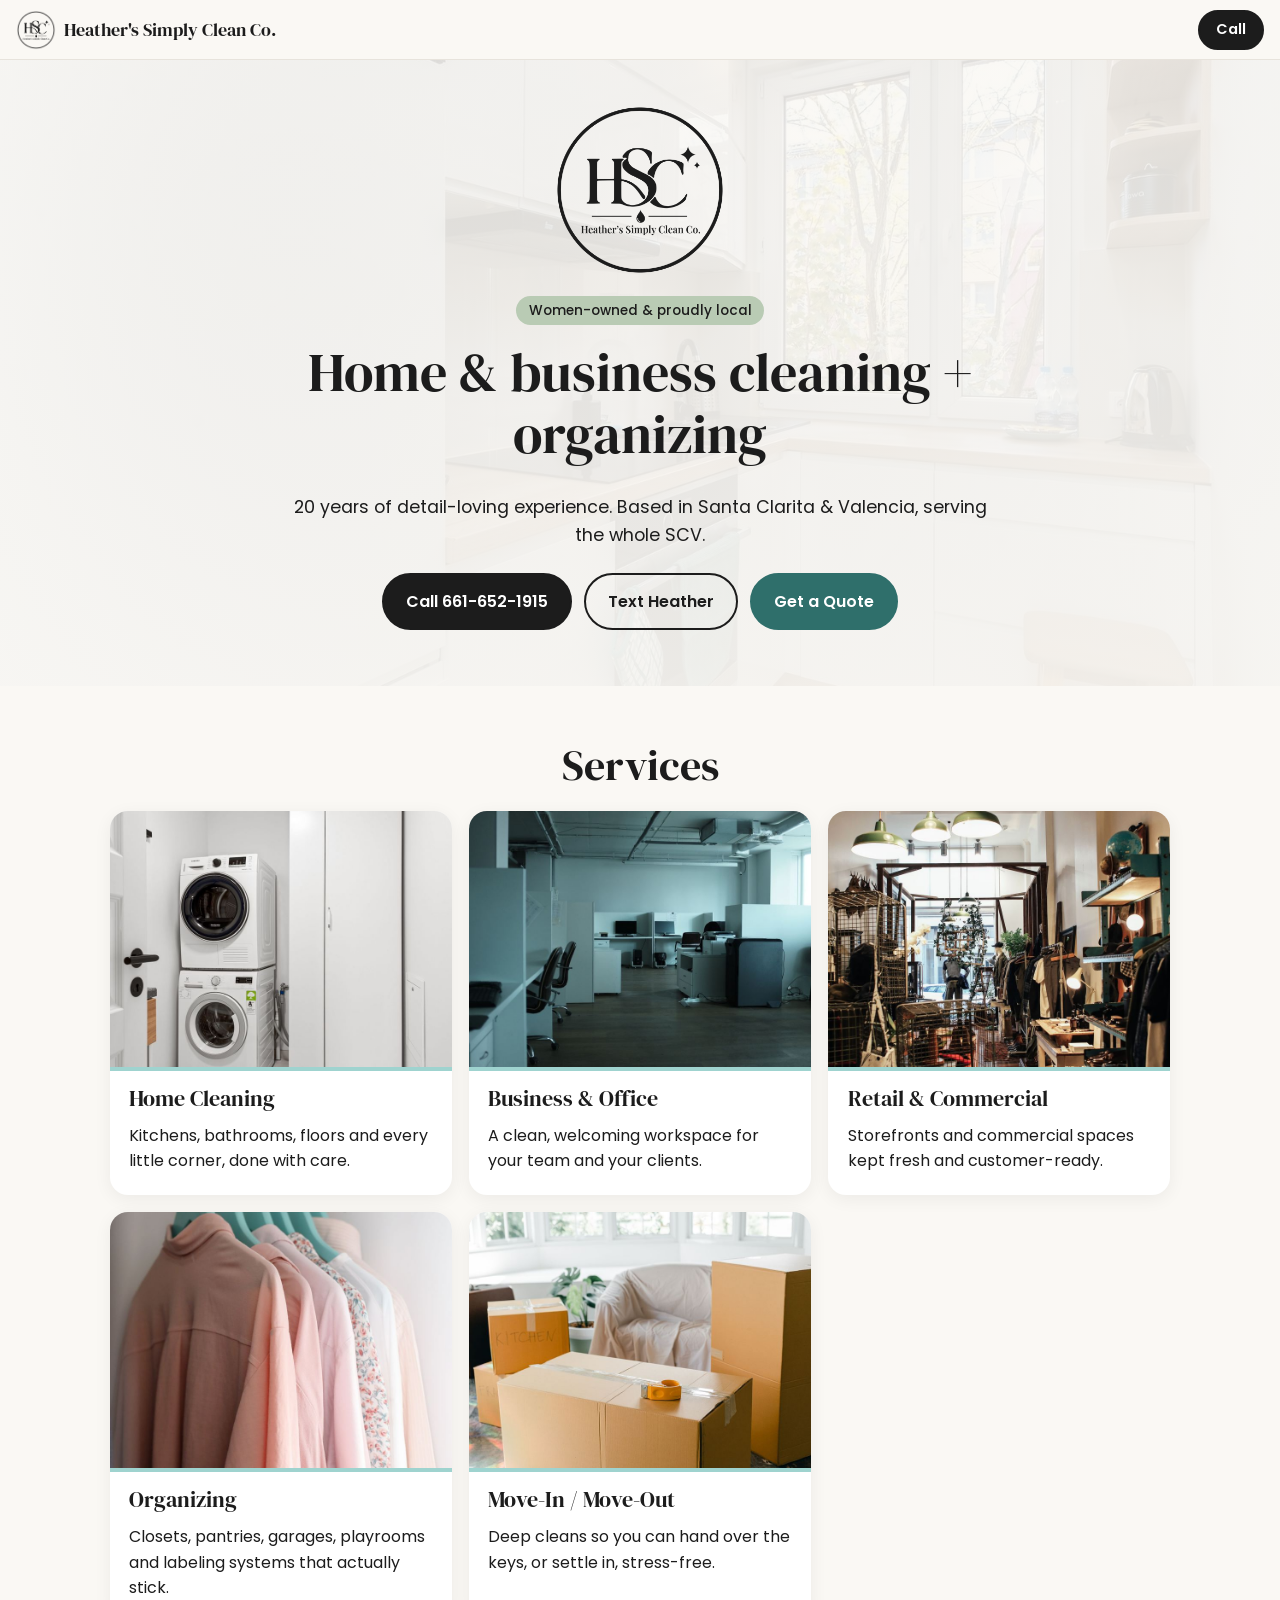
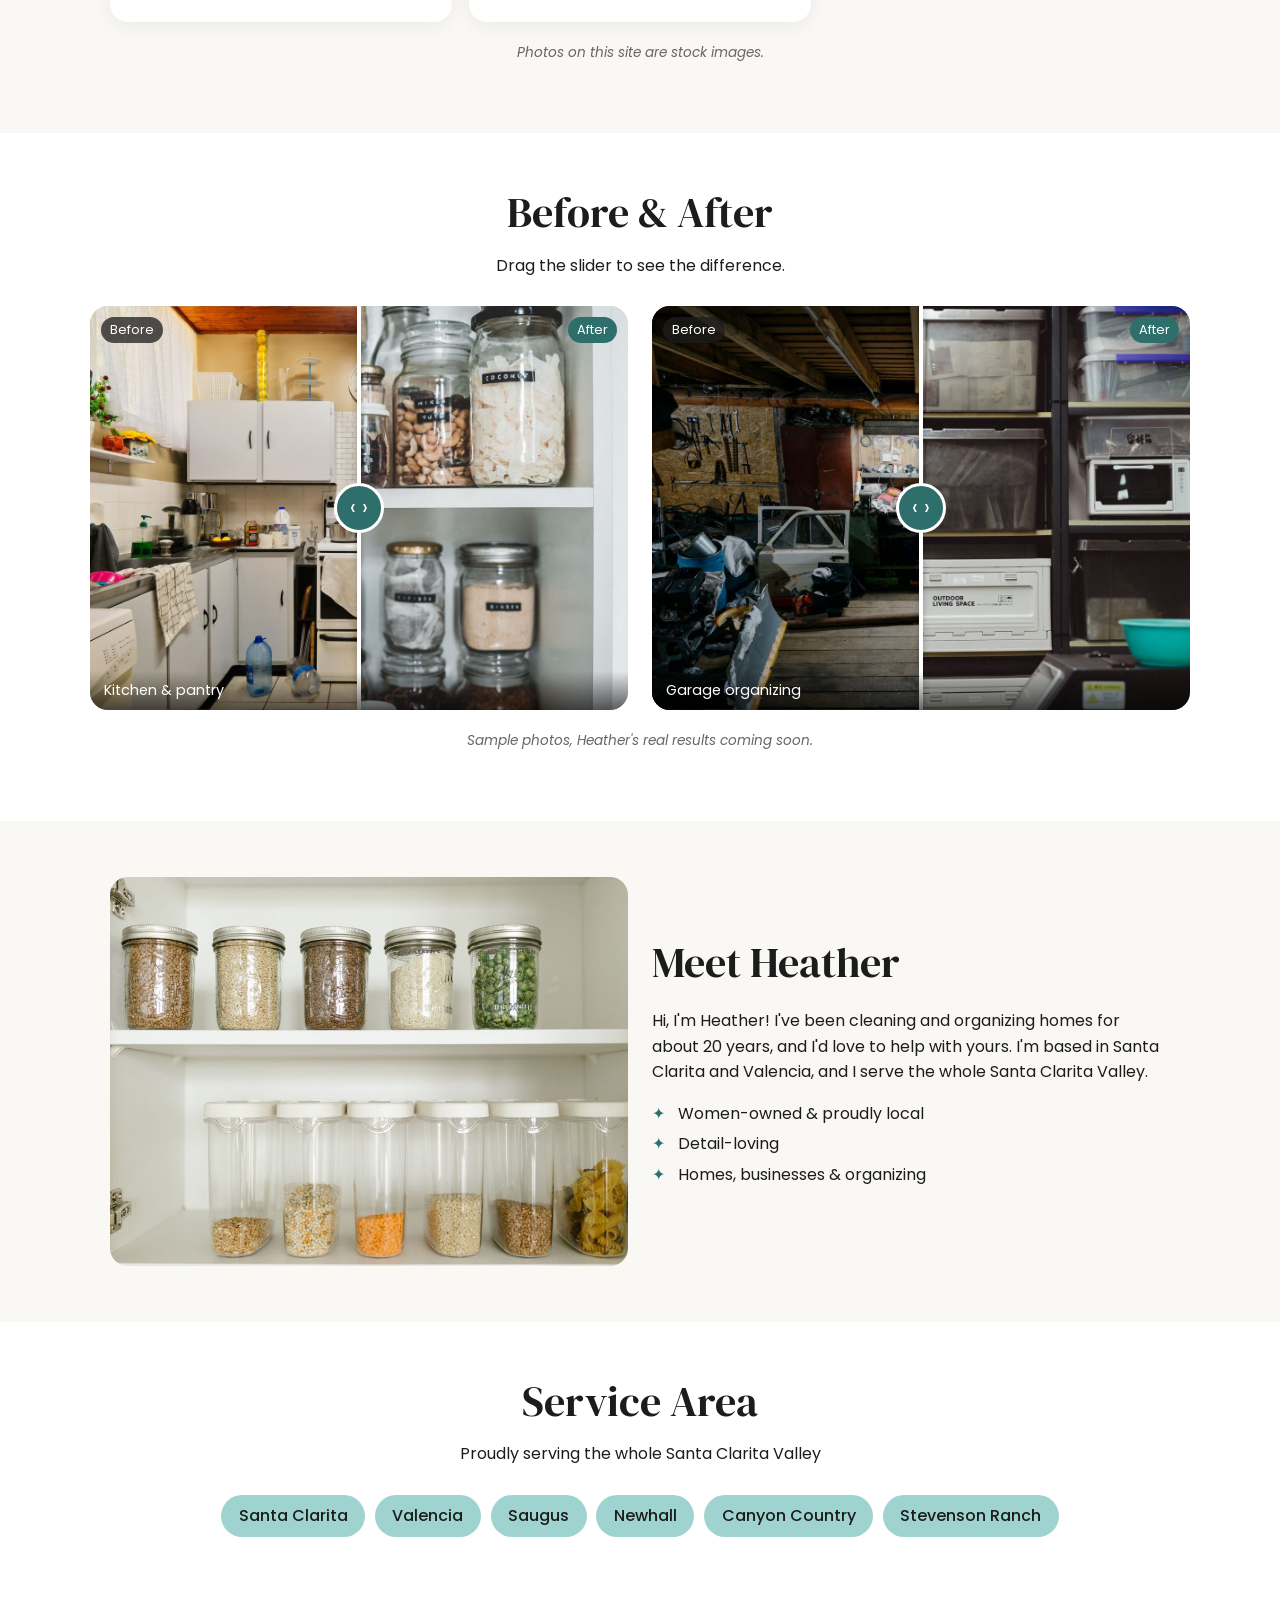
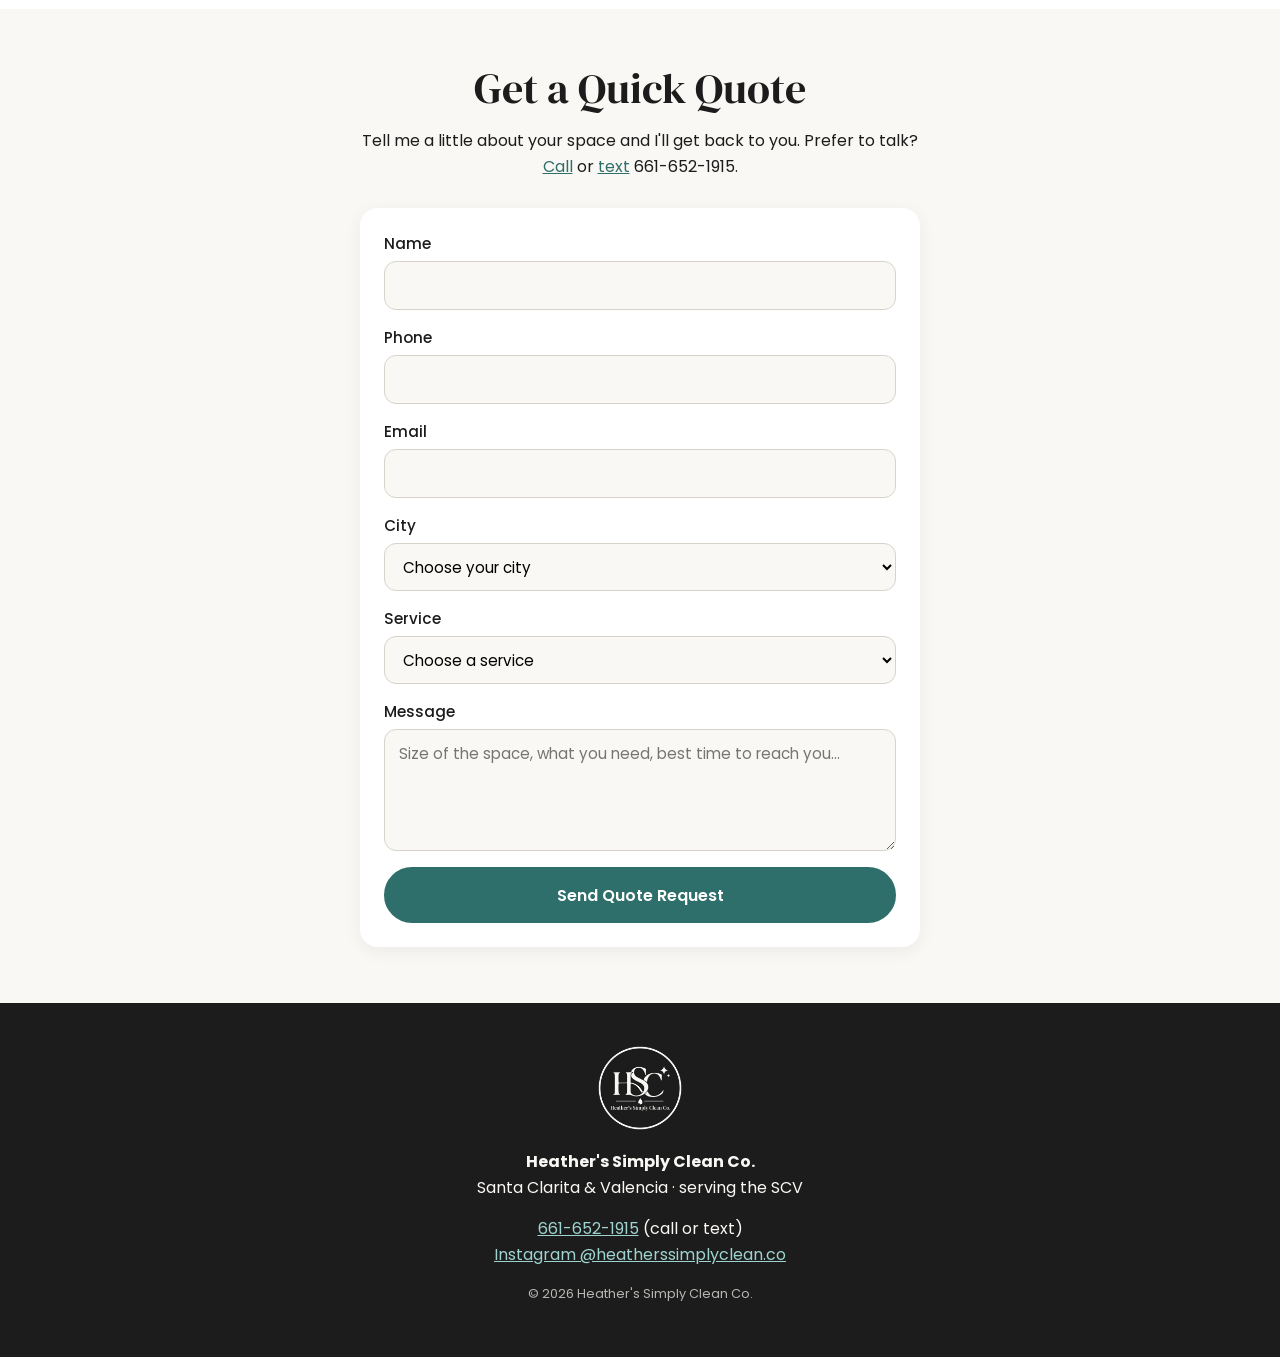
==== index.html @ 6db80591 "Heather's Simply Clean Co. website" ====
<!doctype html>
<html lang="en">
<head>
<meta charset="utf-8">
<meta name="viewport" content="width=device-width, initial-scale=1">
<title>Heather's Simply Clean Co. | Cleaning &amp; Organizing in Santa Clarita</title>
<meta name="description" content="Women-owned home &amp; business cleaning and organizing in Santa Clarita &amp; Valencia, serving the whole Santa Clarita Valley. 20 years of experience. Call or text 661-652-1915 for a quick quote.">
<meta name="theme-color" content="#2F6F6B">
<link rel="canonical" href="https://heathersc3-lgtm.github.io/heathers-simply-clean/">
<meta property="og:type" content="website">
<meta property="og:title" content="Heather's Simply Clean Co.">
<meta property="og:description" content="Home &amp; business cleaning + organizing. 20 years of experience. Serving Santa Clarita, Valencia &amp; the whole SCV.">
<meta property="og:url" content="https://heathersc3-lgtm.github.io/heathers-simply-clean/">
<meta property="og:image" content="https://heathersc3-lgtm.github.io/heathers-simply-clean/assets/og-image.jpg">
<meta property="og:image:width" content="1200"><meta property="og:image:height" content="630">
<meta name="twitter:card" content="summary_large_image">
<link rel="icon" type="image/png" sizes="32x32" href="assets/favicon-32.png">
<link rel="apple-touch-icon" href="assets/apple-touch-icon.png">
<link rel="preconnect" href="https://fonts.googleapis.com"><link rel="preconnect" href="https://fonts.gstatic.com" crossorigin>
<link href="https://fonts.googleapis.com/css2?family=DM+Serif+Display&family=Poppins:wght@400;500;600&display=swap" rel="stylesheet">
<link rel="stylesheet" href="css/style.css">
</head>
<body>
<header class="nav">
  <a href="#top" class="nav-brand"><img src="assets/logo.png" alt="" width="40" height="40"><span>Heather's Simply Clean Co.</span></a>
  <a class="btn btn-sm" href="tel:+16616521915">Call</a>
</header>

<main id="top">
<section class="hero">
  <div class="hero-inner">
    <img class="hero-logo" src="assets/logo.png" alt="Heather's Simply Clean Co. logo" width="220" height="220">
    <p class="eyebrow">Women-owned &amp; proudly local</p>
    <h1>Home &amp; business cleaning + organizing</h1>
    <p class="lead">20 years of detail-loving experience. Based in Santa Clarita &amp; Valencia, serving the whole SCV.</p>
    <div class="cta">
      <a class="btn" href="tel:+16616521915">Call 661-652-1915</a>
      <a class="btn btn-outline" href="sms:+16616521915">Text Heather</a>
      <a class="btn btn-teal" href="#quote">Get a Quote</a>
    </div>
  </div>
</section>

<section id="services" class="section">
  <h2>Services</h2>
  <div class="cards">
    <article class="card"><img src="assets/svc-home.jpg" alt="" loading="lazy" width="800" height="600"><div><h3>Home Cleaning</h3><p>Kitchens, bathrooms, floors and every little corner, done with care.</p></div></article>
    <article class="card"><img src="assets/svc-office.jpg" alt="" loading="lazy" width="800" height="600"><div><h3>Business &amp; Office</h3><p>A clean, welcoming workspace for your team and your clients.</p></div></article>
    <article class="card"><img src="assets/svc-retail.jpg" alt="" loading="lazy" width="800" height="600"><div><h3>Retail &amp; Commercial</h3><p>Storefronts and commercial spaces kept fresh and customer-ready.</p></div></article>
    <article class="card"><img src="assets/svc-organizing.jpg" alt="" loading="lazy" width="800" height="600"><div><h3>Organizing</h3><p>Closets, pantries, garages, playrooms and labeling systems that actually stick.</p></div></article>
    <article class="card"><img src="assets/svc-move.jpg" alt="" loading="lazy" width="800" height="600"><div><h3>Move-In / Move-Out</h3><p>Deep cleans so you can hand over the keys, or settle in, stress-free.</p></div></article>
  </div>
  <p class="fineprint">Photos on this site are stock images.</p>
</section>

<section id="before-after" class="section alt">
  <h2>Before &amp; After</h2>
  <p class="sub">Drag the slider to see the difference.</p>
  <!-- To swap in real photos: replace the two img src values in a .ba block (same size images work best). Copy a whole .ba block to add more. -->
  <div class="ba-grid">
    <figure class="ba" style="--pos:50%">
      <img class="ba-after" src="assets/ba1-after.jpg" alt="After: organized pantry shelves" width="1200" height="900">
      <img class="ba-before" src="assets/ba1-before.jpg" alt="Before: cluttered kitchen" width="1200" height="900">
      <span class="ba-label ba-label-b">Before</span><span class="ba-label ba-label-a">After</span>
      <span class="ba-handle" aria-hidden="true"></span>
      <input class="ba-range" type="range" min="0" max="100" value="50" aria-label="Before and after slider: kitchen &amp; pantry">
      <figcaption>Kitchen &amp; pantry</figcaption>
    </figure>
    <figure class="ba" style="--pos:50%">
      <img class="ba-after" src="assets/ba2-after.jpg" alt="After: organized storage shelves" width="1200" height="900">
      <img class="ba-before" src="assets/ba2-before.jpg" alt="Before: cluttered garage" width="1200" height="900">
      <span class="ba-label ba-label-b">Before</span><span class="ba-label ba-label-a">After</span>
      <span class="ba-handle" aria-hidden="true"></span>
      <input class="ba-range" type="range" min="0" max="100" value="50" aria-label="Before and after slider: garage">
      <figcaption>Garage organizing</figcaption>
    </figure>
  </div>
  <p class="fineprint">Sample photos, Heather's real results coming soon.</p>
</section>

<section id="about" class="section about">
  <img src="assets/about.jpg" alt="" loading="lazy" width="800" height="600">
  <div>
    <h2>Meet Heather</h2>
    <p>Hi, I'm Heather! I've been cleaning and organizing homes for about 20 years, and I'd love to help with yours. I'm based in Santa Clarita and Valencia, and I serve the whole Santa Clarita Valley.</p>
    <ul class="ticks"><li>Women-owned &amp; proudly local</li><li>Detail-loving</li><li>Homes, businesses &amp; organizing</li></ul>
  </div>
</section>

<section id="area" class="section alt">
  <h2>Service Area</h2>
  <p class="sub">Proudly serving the whole Santa Clarita Valley</p>
  <ul class="chips"><li>Santa Clarita</li><li>Valencia</li><li>Saugus</li><li>Newhall</li><li>Canyon Country</li><li>Stevenson Ranch</li></ul>
</section>

<section id="quote" class="section">
  <h2>Get a Quick Quote</h2>
  <p class="sub">Tell me a little about your space and I'll get back to you. Prefer to talk? <a href="tel:+16616521915">Call</a> or <a href="sms:+16616521915">text</a> 661-652-1915.</p>
  <form class="form" action="https://formsubmit.co/heathersc3@gmail.com" method="POST">
    <input type="hidden" name="_subject" value="New quote request - website">
    <input type="hidden" name="_template" value="table">
    <input type="hidden" name="_captcha" value="true">
    <input type="hidden" name="_next" value="https://heathersc3-lgtm.github.io/heathers-simply-clean/thanks.html">
    <input type="hidden" name="_autoresponse" value="Thanks for reaching out to Heather's Simply Clean Co.! I got your quote request and will get back to you soon. If you need me sooner, call or text 661-652-1915. - Heather">
    <input type="text" name="_honey" style="display:none" tabindex="-1" autocomplete="off">
    <label>Name<input name="name" required autocomplete="name"></label>
    <label>Phone<input name="phone" type="tel" required autocomplete="tel"></label>
    <label>Email<input name="email" type="email" required autocomplete="email"></label>
    <label>City
      <select name="city" required>
        <option value="">Choose your city</option>
        <option>Santa Clarita</option><option>Valencia</option><option>Saugus</option><option>Newhall</option><option>Canyon Country</option><option>Stevenson Ranch</option><option>Other</option>
      </select></label>
    <label>Service
      <select name="service" required>
        <option value="">Choose a service</option>
        <option>Home cleaning</option><option>Business / office cleaning</option><option>Retail / commercial cleaning</option><option>Organizing</option><option>Move-in / move-out deep clean</option><option>Not sure yet</option>
      </select></label>
    <label>Message<textarea name="message" rows="4" placeholder="Size of the space, what you need, best time to reach you..."></textarea></label>
    <button class="btn btn-teal" type="submit">Send Quote Request</button>
  </form>
</section>
</main>

<footer class="footer">
  <img src="assets/logo-light.png" alt="" width="90" height="90">
  <p><strong>Heather's Simply Clean Co.</strong><br>Santa Clarita &amp; Valencia &middot; serving the SCV</p>
  <p><a href="tel:+16616521915">661-652-1915</a> (call or text)<br><a href="https://www.instagram.com/heatherssimplyclean.co/" target="_blank" rel="noopener">Instagram @heatherssimplyclean.co</a></p>
  <p class="small">&copy; <span id="y">2026</span> Heather's Simply Clean Co.</p>
</footer>
<a class="fab" href="tel:+16616521915" aria-label="Call Heather">Call Heather</a>
<script src="js/slider.js"></script>
</body>
</html>
---- css/style.css ----
:root{--ink:#1C1C1C;--teal:#2F6F6B;--aqua:#9FD3CF;--sage:#B9CBB4;--off:#FAF8F4;--serif:"DM Serif Display",Georgia,serif;--sans:Poppins,system-ui,-apple-system,"Segoe UI",sans-serif}
*{box-sizing:border-box}html{scroll-behavior:smooth}
body{margin:0;background:var(--off);color:var(--ink);font-family:var(--sans);line-height:1.6;-webkit-font-smoothing:antialiased}
img{max-width:100%;height:auto;display:block}a{color:var(--teal)}
h1,h2,h3{font-family:var(--serif);font-weight:400;line-height:1.15;margin:0 0 .5em}
h1{font-size:clamp(2rem,8vw,3.4rem)}h2{font-size:clamp(1.8rem,6vw,2.6rem);text-align:center}h3{font-size:1.35rem}
.btn{display:inline-block;padding:.85em 1.4em;border-radius:999px;background:var(--ink);color:#fff;text-decoration:none;font-weight:600;border:2px solid var(--ink);text-align:center;cursor:pointer;font-family:var(--sans);font-size:1rem}
.btn-outline{background:transparent;color:var(--ink)}.btn-teal{background:var(--teal);border-color:var(--teal);color:#fff}
.btn-sm{padding:.45em 1.1em;font-size:.9rem}
.nav{position:sticky;top:0;z-index:10;display:flex;justify-content:space-between;align-items:center;padding:.6rem 1rem;background:rgba(250,248,244,.94);backdrop-filter:blur(6px);border-bottom:1px solid #e7e3dc}
.nav-brand{display:flex;align-items:center;gap:.5rem;text-decoration:none;color:var(--ink);font-family:var(--serif);font-size:1.1rem}
.hero{background:linear-gradient(rgba(250,248,244,.88),rgba(250,248,244,.94)),url(../assets/hero.jpg) center/cover;padding:2.5rem 1.25rem 3.5rem;text-align:center}
.hero-inner{max-width:720px;margin:0 auto}.hero-logo{width:180px;height:auto;margin:0 auto 1rem}
.eyebrow{display:inline-block;background:var(--sage);padding:.25em .9em;border-radius:999px;font-size:.85rem;font-weight:500;margin:0 0 1rem}
.lead{font-size:1.1rem;margin:0 0 1.5rem}
.cta{display:flex;flex-direction:column;gap:.7rem;max-width:340px;margin:0 auto}
.section{padding:3.5rem 1.25rem;max-width:1100px;margin:0 auto}
.alt{max-width:none;background:#fff}.alt>*{max-width:1100px;margin-left:auto;margin-right:auto}
.sub{text-align:center;margin:-.3rem auto 1.75rem;max-width:560px}
.fineprint{text-align:center;font-size:.85rem;color:#666;margin-top:1.25rem;font-style:italic}
.cards{display:grid;gap:1.1rem}
.card{background:#fff;border-radius:18px;overflow:hidden;box-shadow:0 4px 18px rgba(0,0,0,.06)}
.card img{aspect-ratio:4/3;object-fit:cover;width:100%}.card div{padding:1rem 1.2rem 1.3rem}.card p{margin:0}
.card div{border-top:4px solid var(--aqua)}
.ba-grid{display:grid;gap:1.5rem}
.ba{position:relative;margin:0;border-radius:18px;overflow:hidden;aspect-ratio:4/3;background:#ddd;user-select:none;touch-action:pan-y}
.ba img{position:absolute;inset:0;width:100%;height:100%;object-fit:cover}
.ba-before{clip-path:inset(0 calc(100% - var(--pos)) 0 0)}
.ba-handle{position:absolute;top:0;bottom:0;left:var(--pos);width:4px;margin-left:-2px;background:#fff;pointer-events:none;box-shadow:0 0 6px rgba(0,0,0,.3)}
.ba-handle::after{content:"\2039\00a0\203A";position:absolute;top:50%;left:50%;transform:translate(-50%,-50%);width:44px;height:44px;border-radius:50%;background:var(--teal);color:#fff;display:flex;align-items:center;justify-content:center;font-size:1.3rem;border:3px solid #fff}
.ba-range{position:absolute;inset:0;width:100%;height:100%;margin:0;opacity:0;cursor:ew-resize;-webkit-appearance:none;appearance:none}
.ba-label{position:absolute;top:.7rem;padding:.2em .7em;border-radius:999px;background:rgba(28,28,28,.75);color:#fff;font-size:.8rem;pointer-events:none}
.ba-label-b{left:.7rem}.ba-label-a{right:.7rem;background:var(--teal)}
.ba figcaption{position:absolute;bottom:0;left:0;right:0;padding:.5rem .9rem;background:linear-gradient(transparent,rgba(0,0,0,.6));color:#fff;font-size:.9rem;pointer-events:none}
.about{display:grid;gap:1.5rem;align-items:center}.about img{border-radius:18px;aspect-ratio:4/3;object-fit:cover}
.about h2{text-align:left}.ticks{list-style:none;padding:0}.ticks li{padding-left:1.6em;position:relative;margin:.3em 0}
.ticks li::before{content:"\2726";position:absolute;left:0;color:var(--teal)}
.chips{list-style:none;padding:0;display:flex;flex-wrap:wrap;justify-content:center;gap:.6rem}
.chips li{background:var(--aqua);padding:.5em 1.1em;border-radius:999px;font-weight:500}
.form{display:grid;gap:1rem;max-width:560px;margin:0 auto;background:#fff;padding:1.5rem;border-radius:18px;box-shadow:0 4px 18px rgba(0,0,0,.06)}
.form label{display:grid;gap:.3rem;font-weight:500;font-size:.95rem}
.form input,.form select,.form textarea{font:inherit;font-weight:400;padding:.75em .9em;border:1.5px solid #d8d3ca;border-radius:12px;background:var(--off);width:100%}
.form input:focus,.form select:focus,.form textarea:focus{outline:none;border-color:var(--teal)}
.footer{background:var(--ink);color:var(--off);text-align:center;padding:2.5rem 1.25rem 5.5rem}
.footer img{margin:0 auto 1rem}.footer a{color:var(--aqua)}.small{font-size:.8rem;opacity:.7}
.fab{position:fixed;right:1rem;bottom:1rem;z-index:20;background:var(--teal);color:#fff;text-decoration:none;font-weight:600;padding:.8em 1.3em;border-radius:999px;box-shadow:0 6px 18px rgba(0,0,0,.25)}
.thanks{max-width:560px;margin:0 auto;padding:4rem 1.25rem;text-align:center}.thanks img{margin:0 auto 1rem}
@media(min-width:700px){.cta{flex-direction:row;max-width:none;justify-content:center}.cards{grid-template-columns:repeat(2,1fr)}.ba-grid{grid-template-columns:repeat(2,1fr)}.about{grid-template-columns:1fr 1fr}.fab{display:none}.footer{padding-bottom:2.5rem}}
@media(min-width:1000px){.cards{grid-template-columns:repeat(3,1fr)}}
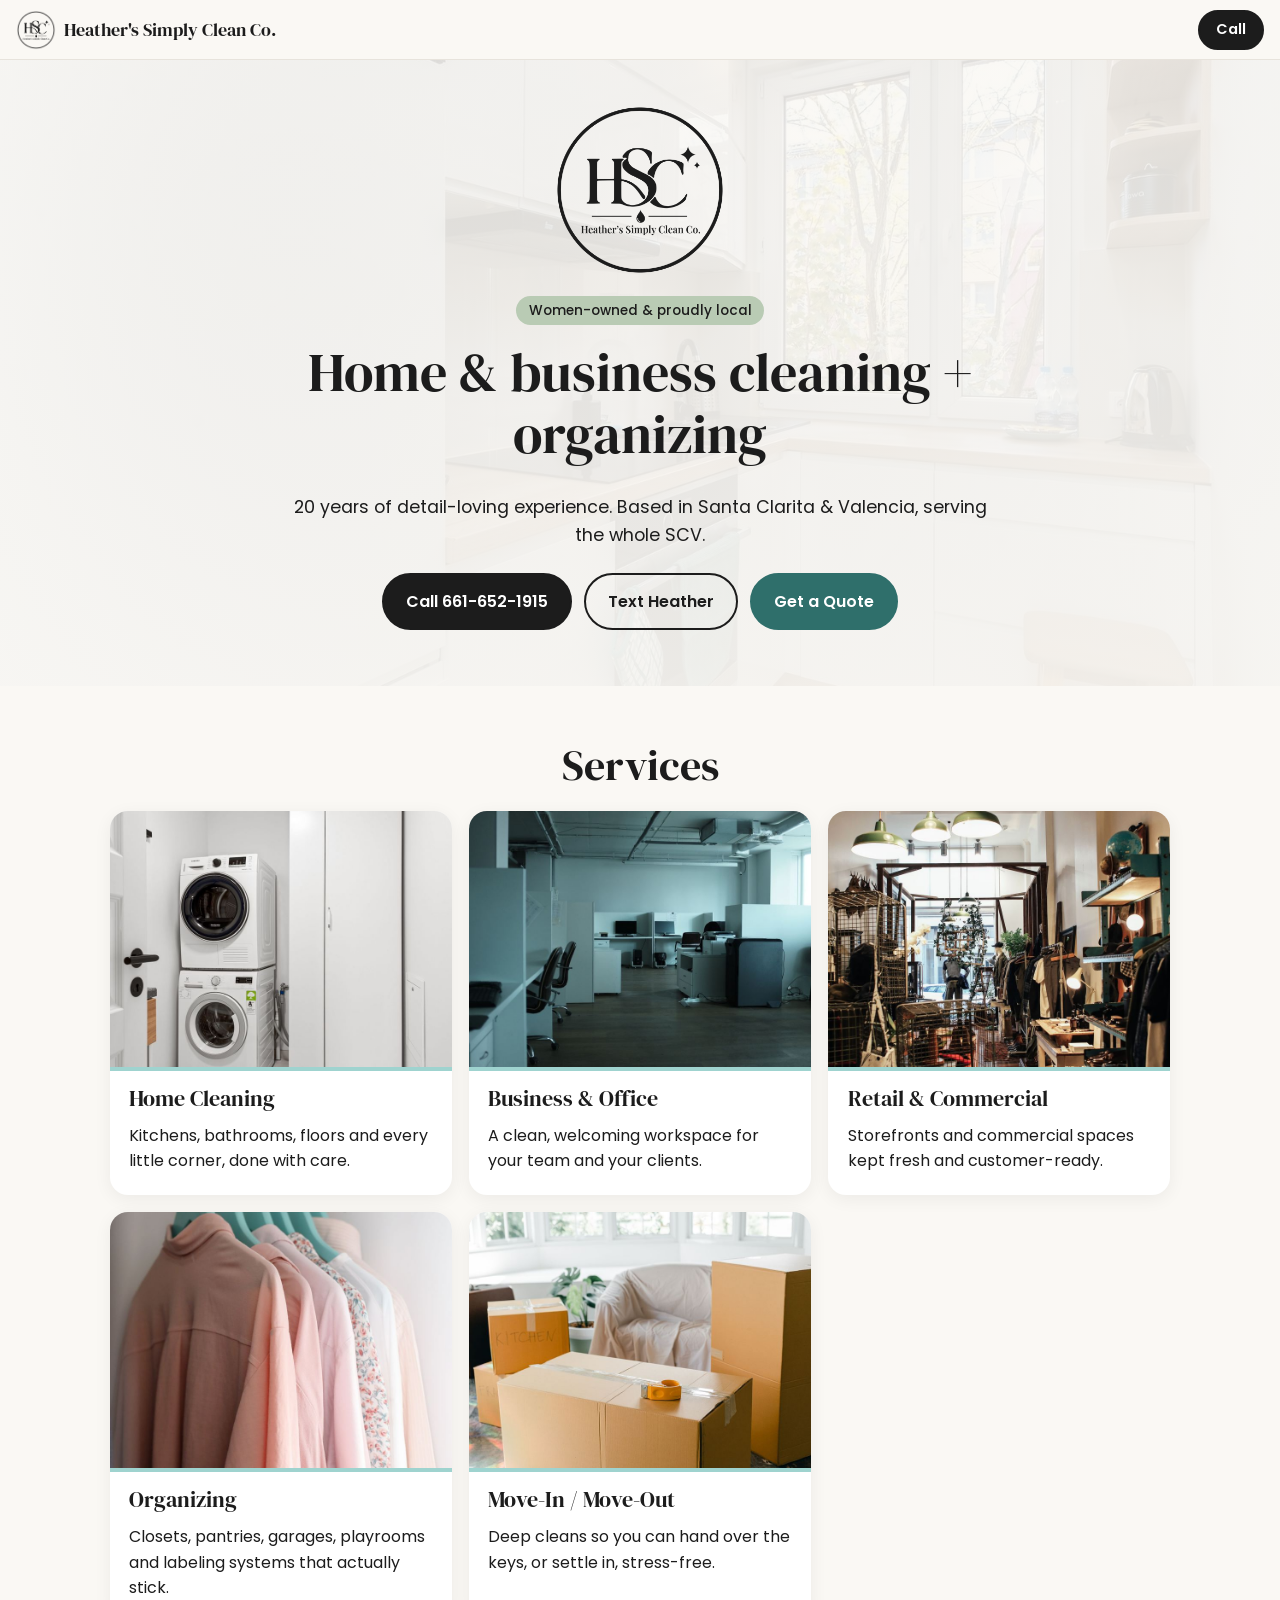
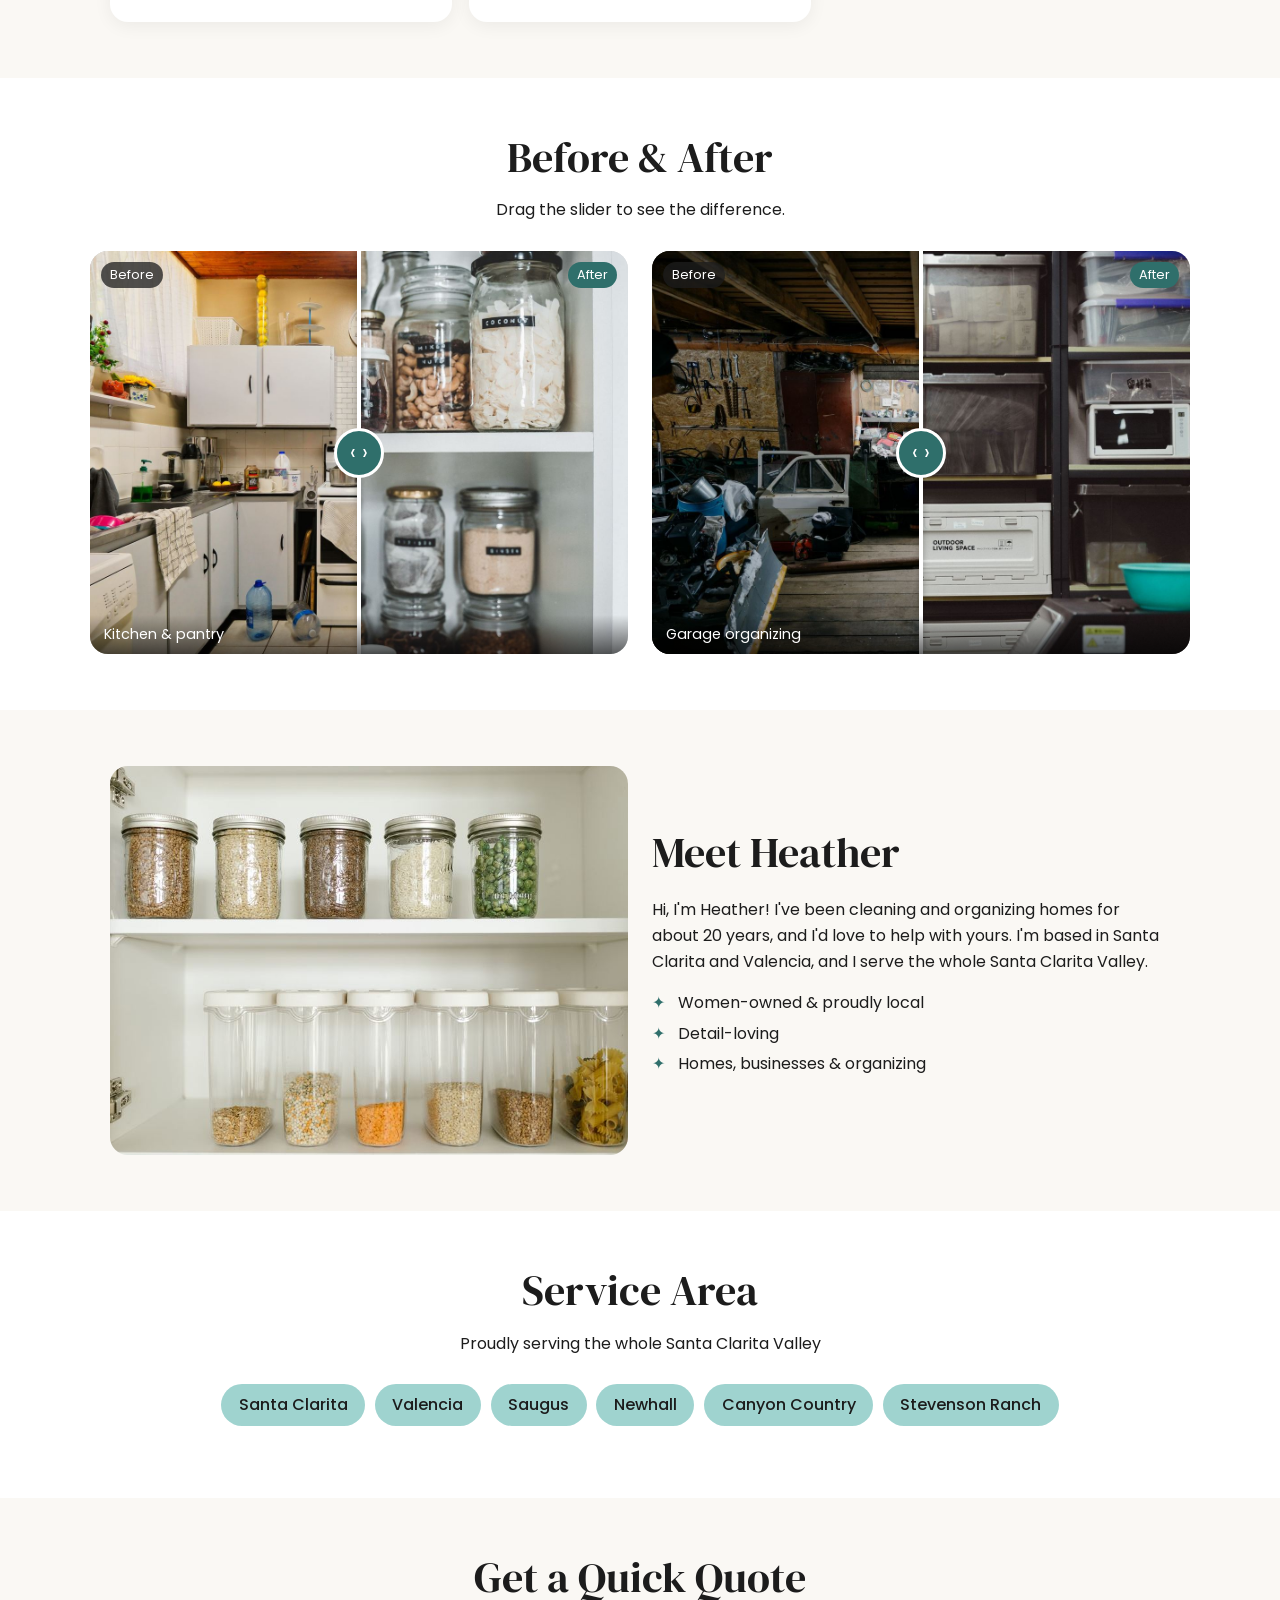
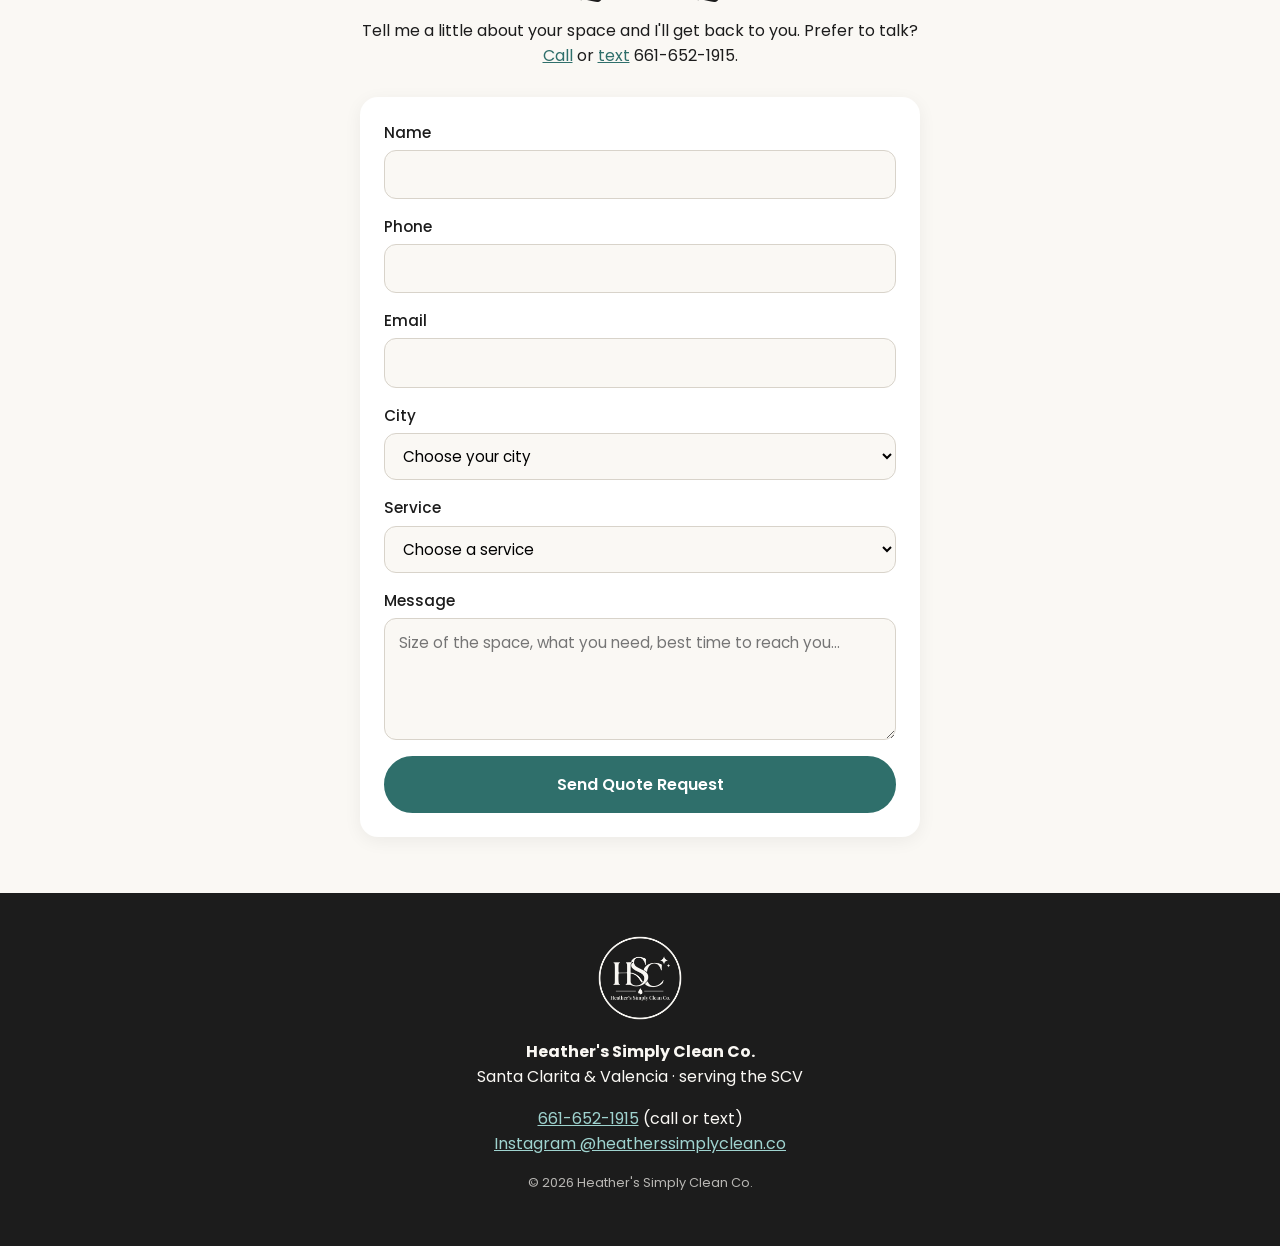
==== commit 6ef6f49f: "Remove sample photo notes" ====
--- a/index.html
+++ b/index.html
@@ -50,7 +50,6 @@
     <article class="card"><img src="assets/svc-organizing.jpg" alt="" loading="lazy" width="800" height="600"><div><h3>Organizing</h3><p>Closets, pantries, garages, playrooms and labeling systems that actually stick.</p></div></article>
     <article class="card"><img src="assets/svc-move.jpg" alt="" loading="lazy" width="800" height="600"><div><h3>Move-In / Move-Out</h3><p>Deep cleans so you can hand over the keys, or settle in, stress-free.</p></div></article>
   </div>
-  <p class="fineprint">Photos on this site are stock images.</p>
 </section>
 
 <section id="before-after" class="section alt">
@@ -75,7 +74,6 @@
       <figcaption>Garage organizing</figcaption>
     </figure>
   </div>
-  <p class="fineprint">Sample photos, Heather's real results coming soon.</p>
 </section>
 
 <section id="about" class="section about">
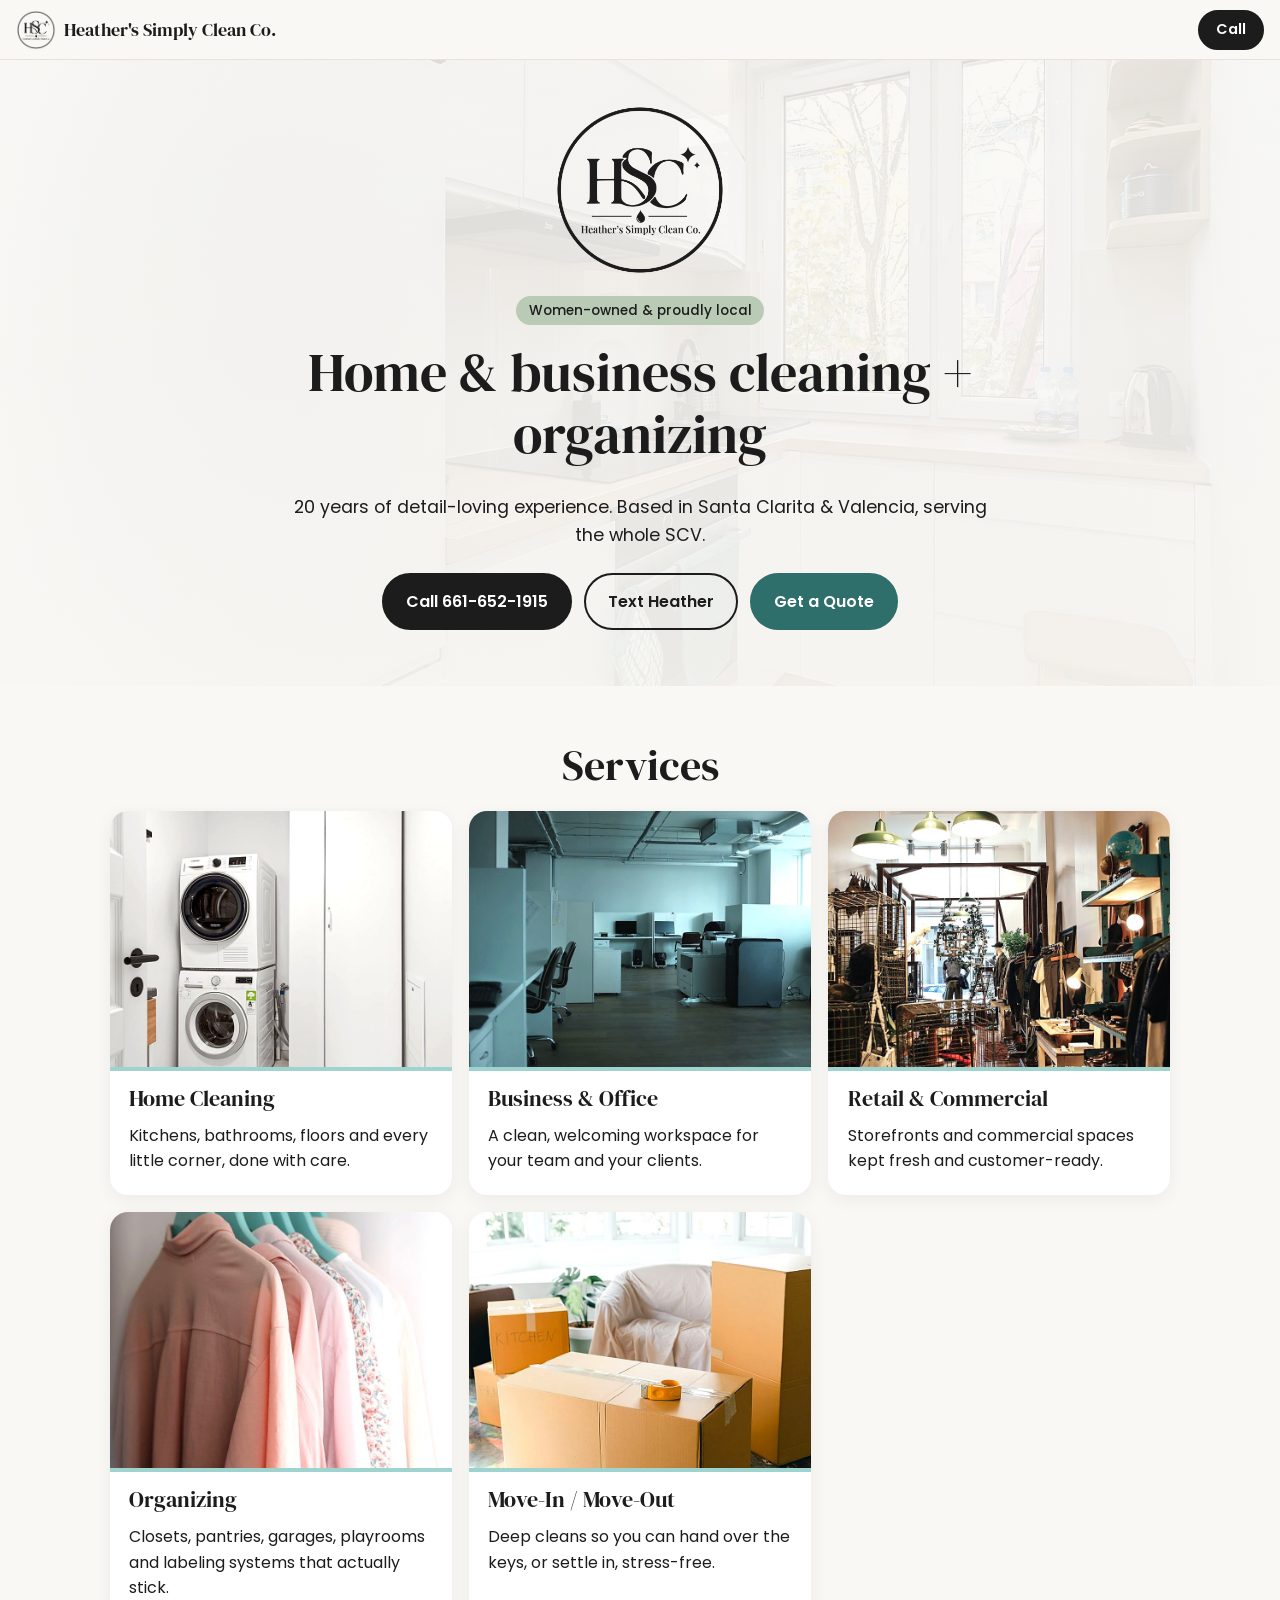
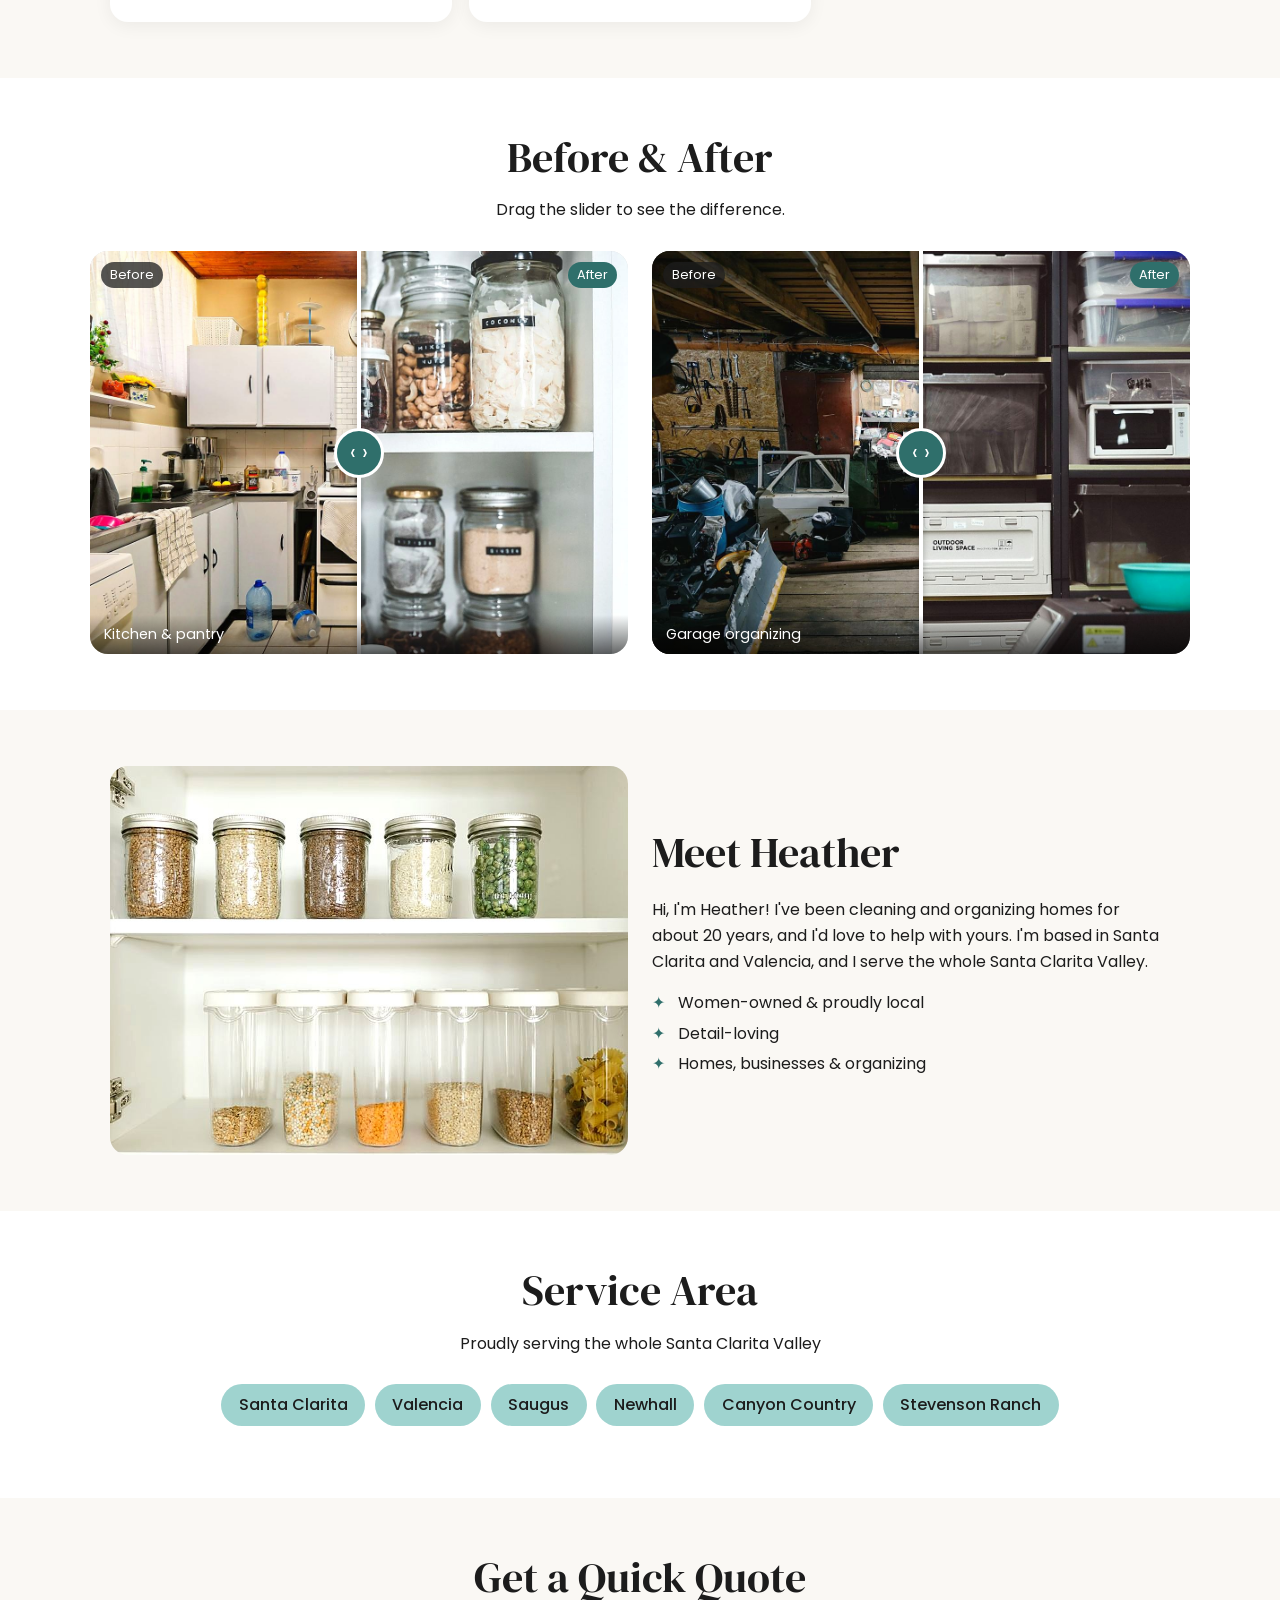
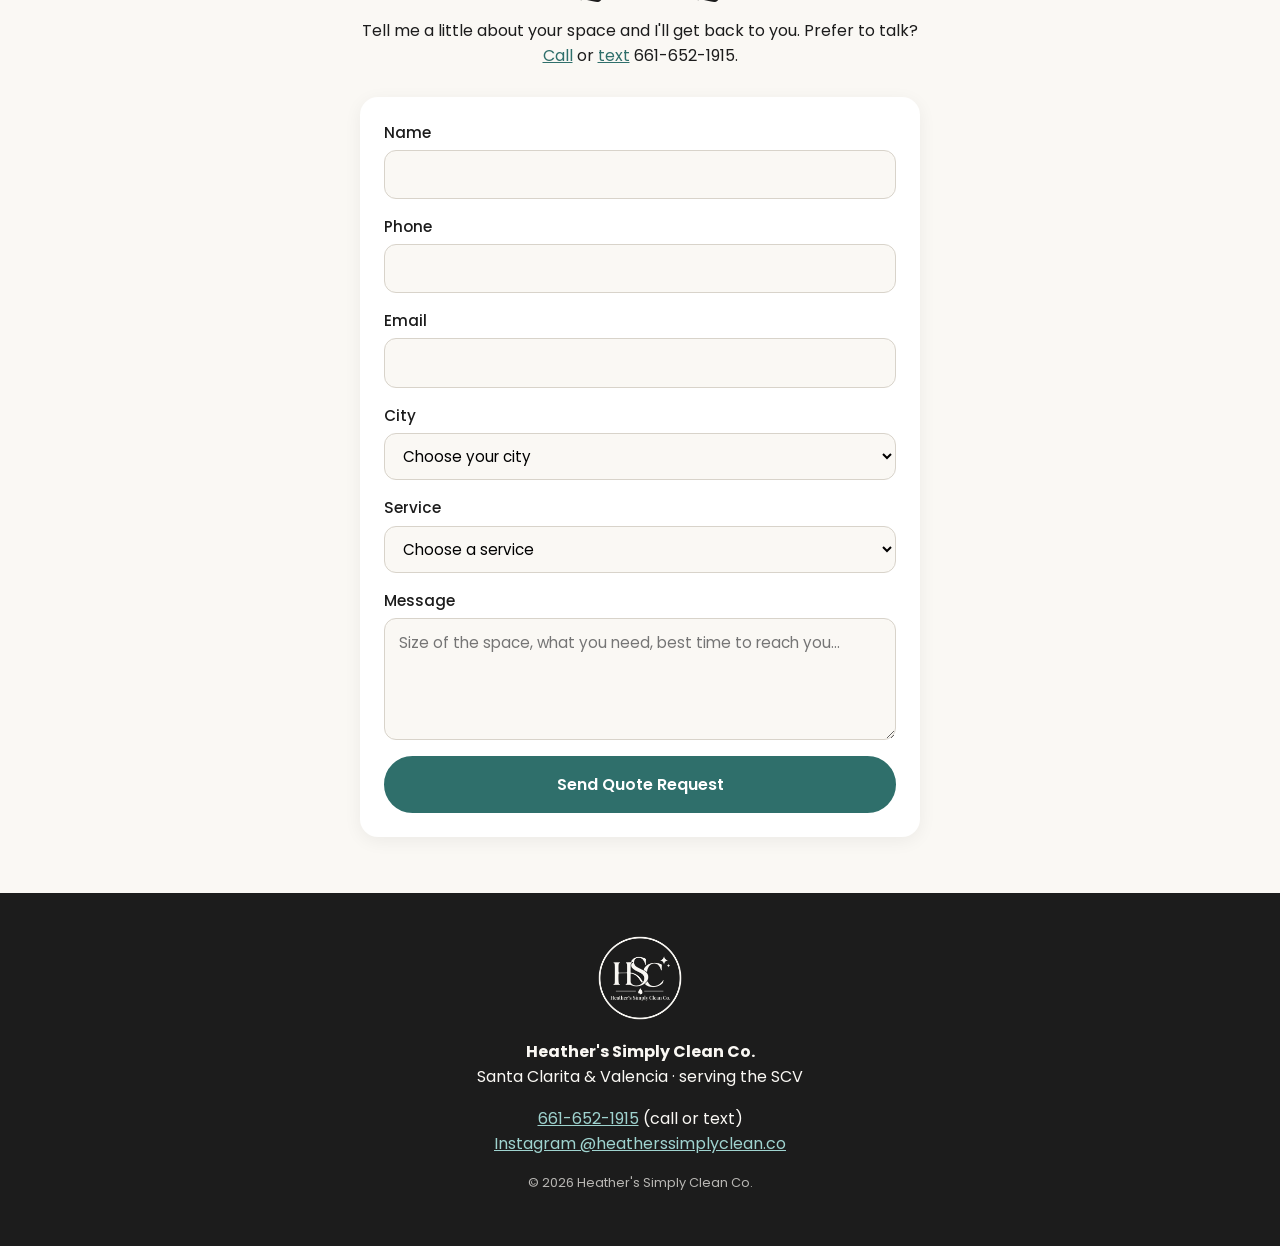
==== commit ef11caa5: "Fall theme: auto-on Nov 1-30, 2026 only (falling leaves, autumn sprigs, harvest accents); halloween." ====
--- a/index.html
+++ b/index.html
@@ -19,6 +19,8 @@
 <link rel="preconnect" href="https://fonts.googleapis.com"><link rel="preconnect" href="https://fonts.gstatic.com" crossorigin>
 <link href="https://fonts.googleapis.com/css2?family=DM+Serif+Display&family=Poppins:wght@400;500;600&display=swap" rel="stylesheet">
 <link rel="stylesheet" href="css/style.css">
+<link rel="stylesheet" href="css/halloween.css"><!-- halloween: remove after Oct 31 -->
+<link rel="stylesheet" href="css/fall.css"><!-- fall: Nov 2026 only (auto) -->
 </head>
 <body>
 <header class="nav">
@@ -94,13 +96,13 @@
 <section id="quote" class="section">
   <h2>Get a Quick Quote</h2>
   <p class="sub">Tell me a little about your space and I'll get back to you. Prefer to talk? <a href="tel:+16616521915">Call</a> or <a href="sms:+16616521915">text</a> 661-652-1915.</p>
-  <form class="form" action="https://formsubmit.co/heathersc3@gmail.com" method="POST">
+  <form id="quote-form" class="form" action="https://formsubmit.co/heathersc3@gmail.com" method="POST">
     <input type="hidden" name="_subject" value="New quote request - website">
     <input type="hidden" name="_template" value="table">
-    <input type="hidden" name="_captcha" value="true">
+    <input type="hidden" name="_captcha" value="false">
     <input type="hidden" name="_next" value="https://heathersc3-lgtm.github.io/heathers-simply-clean/thanks.html">
     <input type="hidden" name="_autoresponse" value="Thanks for reaching out to Heather's Simply Clean Co.! I got your quote request and will get back to you soon. If you need me sooner, call or text 661-652-1915. - Heather">
-    <input type="text" name="_honey" style="display:none" tabindex="-1" autocomplete="off">
+    <input type="text" name="_honey" class="hp" tabindex="-1" autocomplete="off" aria-hidden="true">
     <label>Name<input name="name" required autocomplete="name"></label>
     <label>Phone<input name="phone" type="tel" required autocomplete="tel"></label>
     <label>Email<input name="email" type="email" required autocomplete="email"></label>
@@ -115,7 +117,8 @@
         <option>Home cleaning</option><option>Business / office cleaning</option><option>Retail / commercial cleaning</option><option>Organizing</option><option>Move-in / move-out deep clean</option><option>Not sure yet</option>
       </select></label>
     <label>Message<textarea name="message" rows="4" placeholder="Size of the space, what you need, best time to reach you..."></textarea></label>
-    <button class="btn btn-teal" type="submit">Send Quote Request</button>
+    <p id="form-status" class="status" role="status" hidden></p>
+    <button class="btn btn-teal" type="submit" id="submit-btn">Send Quote Request</button>
   </form>
 </section>
 </main>
@@ -128,5 +131,8 @@
 </footer>
 <a class="fab" href="tel:+16616521915" aria-label="Call Heather">Call Heather</a>
 <script src="js/slider.js"></script>
+<script src="js/form.js"></script>
+<script src="js/halloween.js"></script><!-- halloween: remove after Oct 31 -->
+<script src="js/fall.js"></script><!-- fall: Nov 2026 only (auto) -->
 </body>
 </html>
--- a/css/style.css
+++ b/css/style.css
@@ -47,3 +47,7 @@
 .thanks{max-width:560px;margin:0 auto;padding:4rem 1.25rem;text-align:center}.thanks img{margin:0 auto 1rem}
 @media(min-width:700px){.cta{flex-direction:row;max-width:none;justify-content:center}.cards{grid-template-columns:repeat(2,1fr)}.ba-grid{grid-template-columns:repeat(2,1fr)}.about{grid-template-columns:1fr 1fr}.fab{display:none}.footer{padding-bottom:2.5rem}}
 @media(min-width:1000px){.cards{grid-template-columns:repeat(3,1fr)}}
+.hp{position:absolute!important;left:-9999px!important;width:1px;height:1px;opacity:0}
+.status{margin:0;padding:.8rem 1rem;border-radius:12px;font-weight:600}
+.status.ok{background:#e4f2f0;color:#2F6F6B}
+.status.bad{background:#fdecef;color:#9b2335}
--- a/css/halloween.css
+++ b/css/halloween.css
@@ -0,0 +1,59 @@
+/* Halloween add-on (Oct 2026). Everything is scoped to .hw-on, which js/halloween.js adds only through Oct 31, 2026. */
+.hw-on .hero{position:relative;overflow:hidden}
+.hw-on .hero-inner{position:relative;z-index:1}
+/* orange / purple accent touch */
+.hw-on .nav{border-bottom:0;box-shadow:0 2px 0 0 transparent}
+.hw-on .nav::after{content:"";position:absolute;left:0;right:0;bottom:-3px;height:3px;background:linear-gradient(90deg,#2F6F6B,#9FD3CF 30%,#F28C38 55%,#7B5BA6 80%,#2F6F6B);opacity:.85}
+.hw-on .eyebrow{box-shadow:0 0 0 2px #F28C38 inset}
+/* cobweb corners + pumpkin (static decor) */
+.hw-web{position:absolute;top:0;width:118px;height:118px;opacity:.5;pointer-events:none;z-index:0}
+.hw-web svg,.hw-pumpkin svg{width:100%;height:100%;display:block}
+.hw-web-l{left:0}
+.hw-web-r{right:0;transform:scaleX(-1)}
+.hw-pumpkin{position:absolute;left:14px;bottom:12px;width:46px;height:43px;opacity:.95;pointer-events:none;z-index:0}
+/* animated layer: never blocks taps */
+.hw-layer{position:fixed;inset:0;pointer-events:none;z-index:30;overflow:hidden;contain:strict}
+.hw-layer *{pointer-events:none}
+.hw-spider{position:absolute;top:0;width:58px;margin-left:-29px;transform:translate3d(0,-90px,0);
+  animation-name:hw-drop;animation-timing-function:ease-in-out;animation-iteration-count:infinite;will-change:transform}
+.hw-thread{position:absolute;left:50%;bottom:calc(100% - 14px);width:1.3px;height:420px;margin-left:-.65px;background:linear-gradient(rgba(124,110,147,.25),rgba(124,110,147,.75))}
+.hw-bob{display:block;transform-origin:50% 0;animation:hw-sway 2.6s ease-in-out infinite alternate}
+.hw-bob svg{display:block;margin:0 auto;filter:drop-shadow(0 2px 2px rgba(0,0,0,.18))}
+@keyframes hw-drop{
+  0%,8%{transform:translate3d(0,-90px,0)}
+  22%{transform:translate3d(0,var(--drop),0)}
+  27%{transform:translate3d(0,calc(var(--drop) - 14px),0)}
+  33%{transform:translate3d(0,var(--drop),0)}
+  50%{transform:translate3d(0,calc(var(--drop) - 10px),0)}
+  58%{transform:translate3d(0,var(--drop),0)}
+  74%,100%{transform:translate3d(0,-90px,0)}}
+@keyframes hw-sway{from{transform:rotate(-6deg)}to{transform:rotate(6deg)}}
+.hw-ghost{position:absolute;left:0;transform:translate3d(-160px,0,0);opacity:0;
+  animation-name:hw-fly;animation-timing-function:linear;animation-iteration-count:infinite;will-change:transform,opacity}
+.hw-ghost-left{animation-name:hw-fly-left}
+.hw-float{display:block;animation:hw-wave 2.4s ease-in-out infinite alternate}
+.hw-float svg{display:block;filter:drop-shadow(0 4px 6px rgba(47,111,107,.18))}
+.hw-ghost-left .hw-float svg{transform:scaleX(-1)}
+@keyframes hw-fly{0%{transform:translate3d(-160px,0,0);opacity:0}2%{opacity:.95}40%{transform:translate3d(calc(100vw + 20px),-30px,0);opacity:.95}41%,100%{transform:translate3d(calc(100vw + 160px),-30px,0);opacity:0}}
+@keyframes hw-fly-left{0%{transform:translate3d(calc(100vw + 20px),0,0);opacity:0}2%{opacity:.85}38%{transform:translate3d(-160px,20px,0);opacity:.85}39%,100%{transform:translate3d(-200px,20px,0);opacity:0}}
+@keyframes hw-wave{from{transform:translateY(-10px) rotate(-3deg)}to{transform:translateY(10px) rotate(3deg)}}
+/* reduced motion: static decor only (cobwebs, pumpkin, one resting spider) */
+.hw-static .hw-spider,.hw-static .hw-bob,.hw-static .hw-float{animation:none!important}
+.hw-static .hw-spider{transform:translate3d(0,var(--drop),0)}
+.hw-static .hw-spider:not(:first-child){display:none}
+.hw-static .hw-ghost{display:none}
+@media (prefers-reduced-motion: reduce){.hw-spider,.hw-bob,.hw-float,.hw-ghost{animation:none!important}.hw-ghost{display:none}}
+/* optional banner (off by default; matches the Oct IG flyer) */
+.hw-banner{position:relative;margin:0;padding:1rem 2.6rem 1.05rem;text-align:center;color:#F3EBDD;
+  background:radial-gradient(120% 140% at 80% 0%,#4A3266 0%,#24172F 55%,#140C1C 100%);border-bottom:3px solid #F28C38}
+.hw-banner p{margin:0}
+.hw-b-kicker{font-family:Cinzel,Georgia,serif;font-weight:600;letter-spacing:.14em;text-transform:uppercase;font-size:.74rem;color:#F28C38}
+.hw-b-main{font-size:1.55rem;line-height:1.2;margin:.15rem 0 .1rem!important}
+.hw-b-main strong{font-family:"DM Serif Display",Georgia,serif;font-weight:400;letter-spacing:.02em}
+.hw-b-main em{font-family:"Cormorant Garamond",Georgia,serif;font-weight:600;font-size:1.12em}
+.hw-b-dates{font-family:Poppins,system-ui,sans-serif;font-weight:600;font-size:.78rem;letter-spacing:.08em;text-transform:uppercase;color:#F6B26B}
+.hw-b-cta{margin-top:.6rem!important;display:flex;gap:.5rem;justify-content:center;flex-wrap:wrap}
+.hw-b-cta a{display:inline-block;padding:.45em 1em;border-radius:999px;font-weight:600;font-size:.88rem;text-decoration:none}
+.hw-b-cta a:first-child{background:#F28C38;color:#1C1C1C}
+.hw-b-cta a:last-child{border:1.5px solid #C9B6E4;color:#F3EBDD}
+.hw-b-close{position:absolute;top:.35rem;right:.4rem;width:40px;height:40px;border:0;background:transparent;color:#C9B6E4;font-size:1.6rem;line-height:1;cursor:pointer}
--- a/css/fall.css
+++ b/css/fall.css
@@ -0,0 +1,39 @@
+/* Fall add-on for Heather's Simply Clean Co. Everything is scoped to html.fall, which js/fall.js adds ONLY Nov 1-30, 2026
+   (visitor's local time). Outside those dates nothing here applies. */
+.fl-banner,.fl-deco,.fl-garland-wrap{display:none}
+html.fall body{background:#FAF4EA}
+html.fall .fl-banner{display:flex;align-items:center;justify-content:center;gap:.6rem;background:linear-gradient(90deg,#1f3f3c,#2F6F6B 50%,#1f3f3c);color:#FBEBD0;font-family:"DM Serif Display",Georgia,serif;font-size:1.05rem;letter-spacing:.04em;padding:.5rem 1rem;text-align:center;border-bottom:2px solid #C98A3A}
+html.fall .fl-banner svg{flex:none;display:block}
+html.fall .nav{background:rgba(250,244,234,.95);border-bottom:2px solid transparent;border-image:linear-gradient(90deg,#2F6F6B,#C98A3A 40%,#B5401C 65%,#2F6F6B) 1}
+html.fall .hero{position:relative;overflow:hidden;background:linear-gradient(rgba(251,243,230,.86),rgba(250,240,224,.93)),radial-gradient(ellipse at 50% 110%,rgba(217,120,42,.35),transparent 60%),url(../assets/hero.jpg) center/cover}
+html.fall .hero-inner{position:relative;z-index:1}
+html.fall .fl-deco{display:block;position:absolute;inset:0;pointer-events:none;z-index:0;overflow:hidden}
+html.fall .fl-sprig{position:absolute;top:-6px;width:260px;height:auto;opacity:.95}
+html.fall .fl-sprig.l{left:-14px}
+html.fall .fl-sprig.r{right:-14px;transform:scaleX(-1)}
+html.fall .fl-wind path{stroke:rgba(169,98,40,.38);stroke-width:1.5}
+html.fall .hero h1{color:#1C1C1C}
+html.fall .card div{border-top-color:#C98A3A}
+html.fall .alt{background:#FFFBF4}
+html.fall .ticks li::before{color:#B5401C}
+html.fall .footer{border-top:3px solid #C98A3A}
+html.fall .footer a{color:#F2C27A}
+@media(max-width:600px){html.fall .fl-sprig{width:150px}html.fall .fl-banner{font-size:.95rem}}
+@media(max-width:480px){html.fall .fl-from{display:none}}
+/* falling leaves on the wind */
+html.fall .fl-leaves{position:fixed;inset:0;overflow:hidden;pointer-events:none;z-index:6}
+html.fall .fl-leaf{position:absolute;top:-8vh;display:block;will-change:transform;animation:flfall var(--d) linear var(--dl) infinite}
+html.fall .fl-leaf i{display:block;animation:flsway var(--sd) ease-in-out var(--dl) infinite alternate}
+html.fall .fl-leaf svg{display:block;animation:flspin var(--d) linear var(--dl) infinite;filter:drop-shadow(0 2px 2px rgba(40,15,5,.18))}
+@keyframes flfall{0%{transform:translate3d(0,0,0)}35%{transform:translate3d(calc(var(--dx)*.25),40vh,0)}50%{transform:translate3d(calc(var(--dx)*.8),58vh,0)}100%{transform:translate3d(var(--dx),118vh,0)}}
+@keyframes flsway{from{transform:translateX(calc(var(--sw)*-1)) rotate(-18deg)}to{transform:translateX(var(--sw)) rotate(22deg)}}
+@keyframes flspin{to{transform:rotate(var(--rot))}}
+html.fall .fl-wind{position:absolute;left:0;top:14%;width:100%;height:46%;opacity:.5}
+html.fall .fl-wind path{stroke-dasharray:150 900;stroke-dashoffset:1050;animation:flgust 9s ease-in-out infinite}
+html.fall .fl-wind .w2{animation-delay:-3s;animation-duration:11s}
+html.fall .fl-wind .w3{animation-delay:-6.5s;animation-duration:10s}
+@keyframes flgust{0%{stroke-dashoffset:1050;opacity:0}15%{opacity:1}70%{opacity:.8}100%{stroke-dashoffset:0;opacity:0}}
+html.fall .fl-garland-wrap{display:flex;justify-content:center;margin:-.6rem 0 .8rem}
+html.fall .fl-garland{max-width:80%;height:auto}
+@media(max-width:600px){html.fall .fl-leaf.fl-x{display:none}html.fall .fl-wind{opacity:.35}}
+@media(prefers-reduced-motion:reduce){html.fall .fl-leaves{display:none}html.fall .fl-wind path{animation:none;stroke-dasharray:none;stroke-dashoffset:0;opacity:.35}}
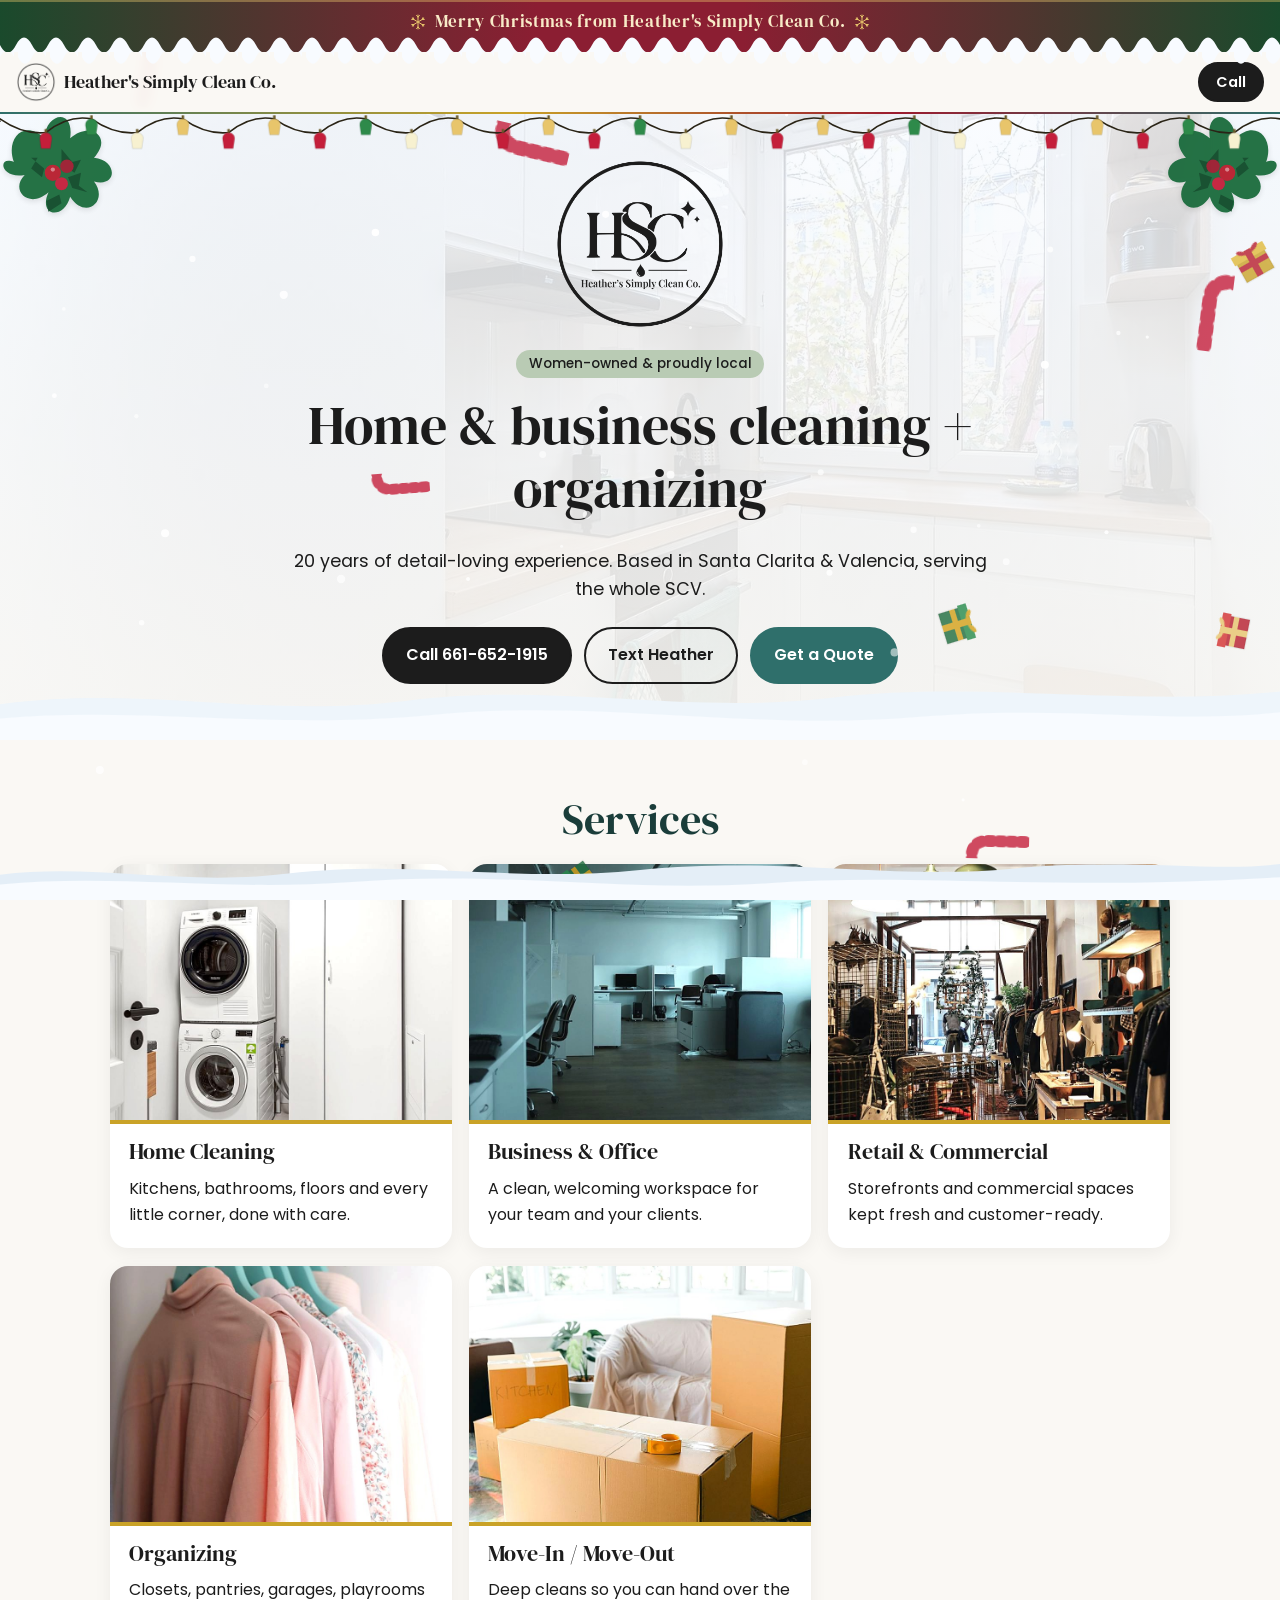
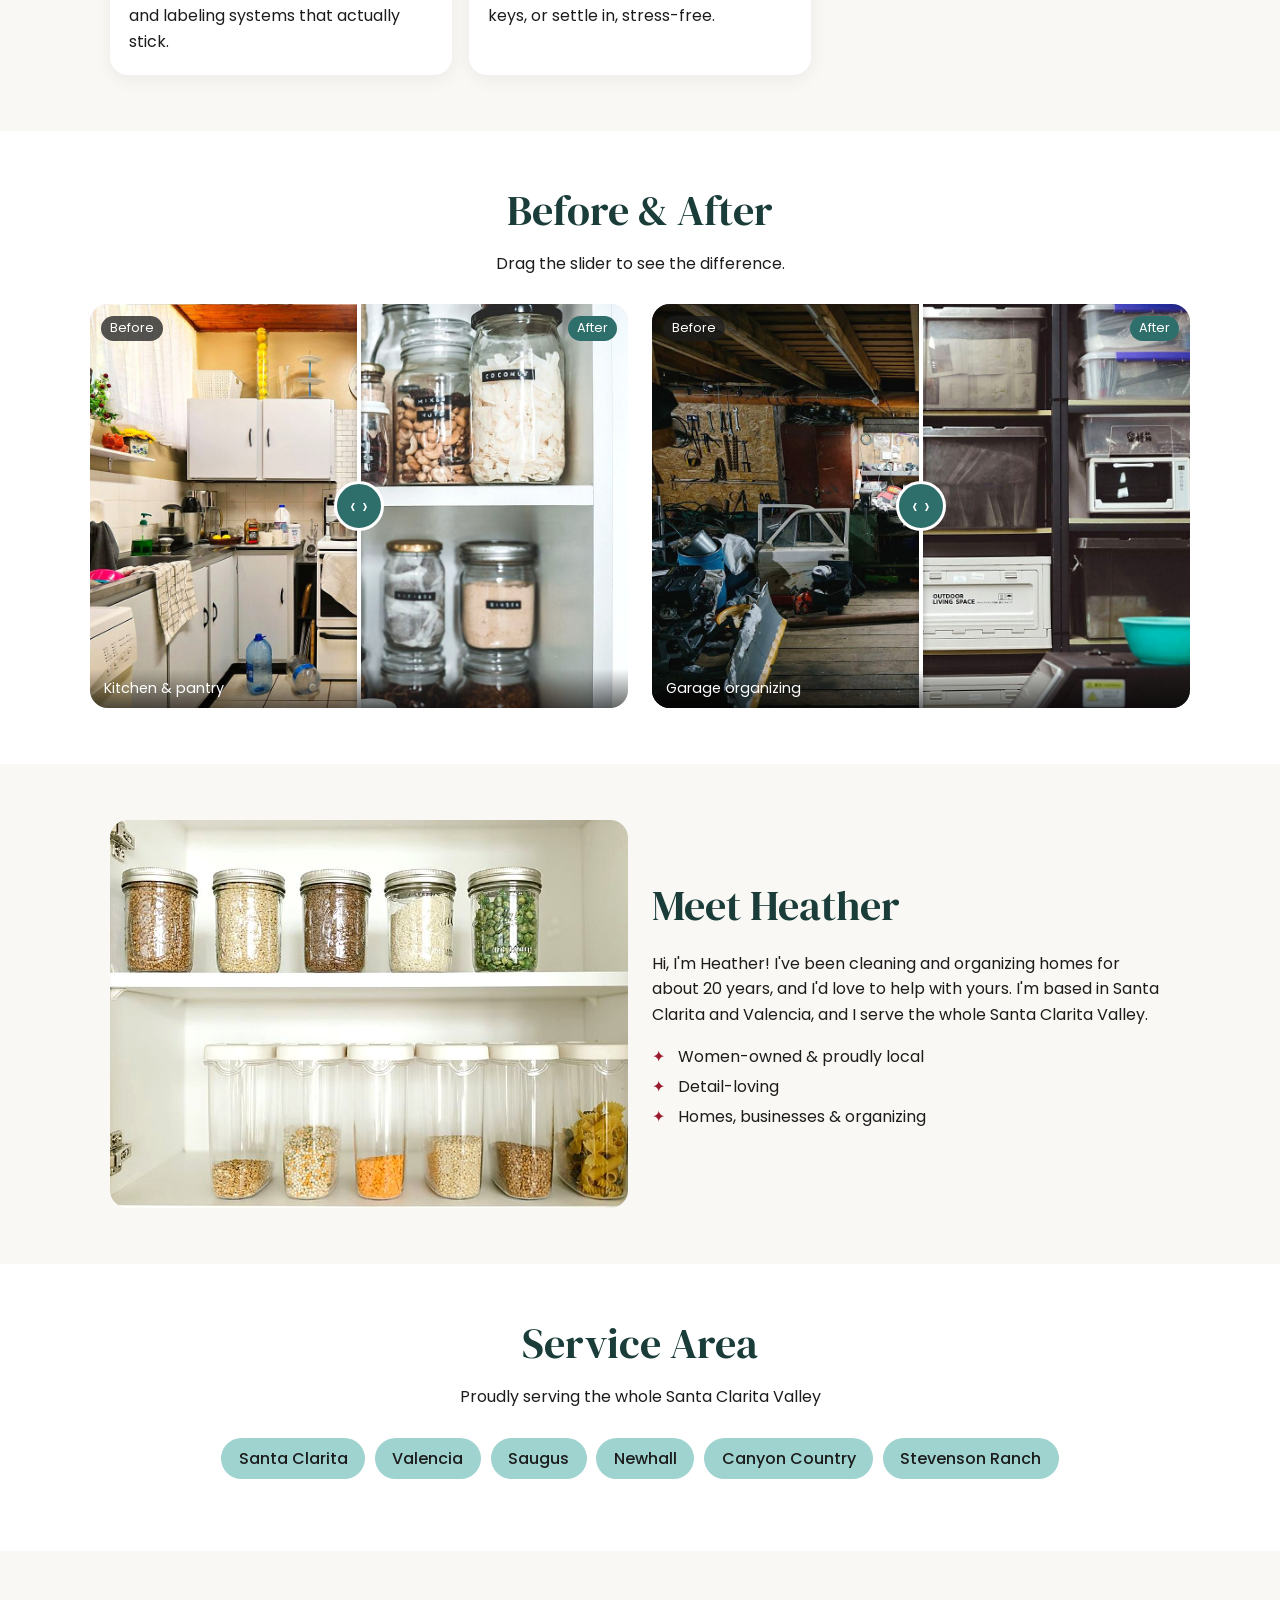
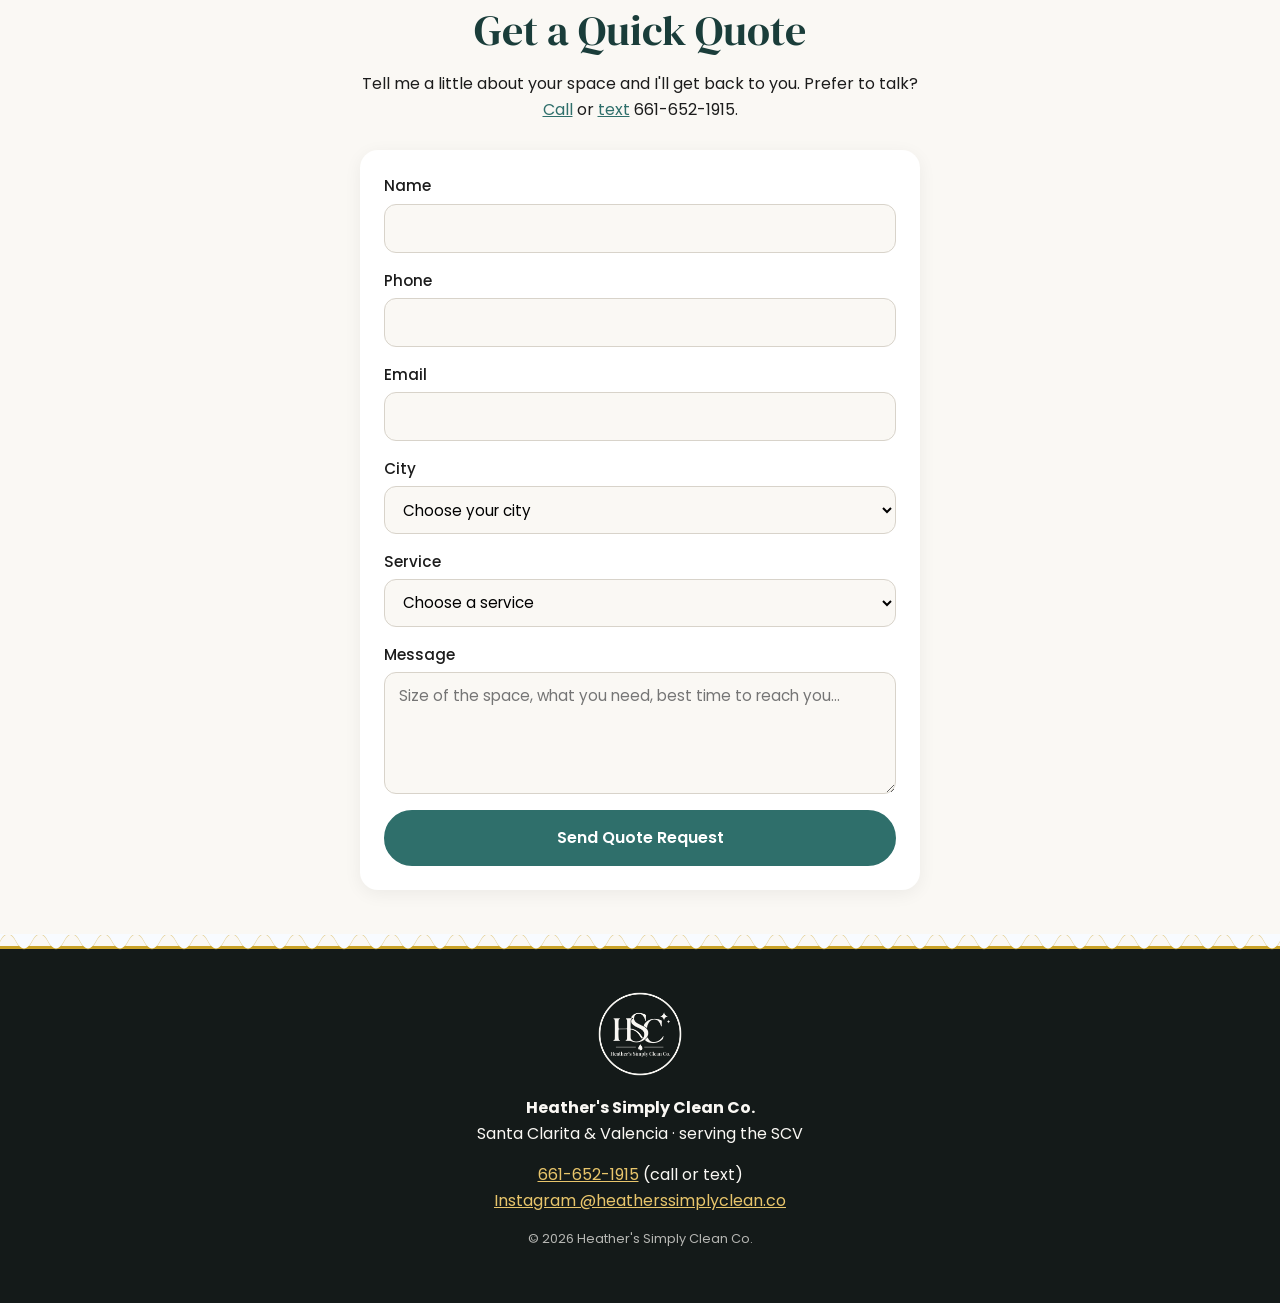
==== commit 9aeedf7f: "Christmas theme: auto-on Dec 1, 2026–Jan 1, 2027 Pacific (banner, lights, snow, falling flakes, cand" ====
--- a/index.html
+++ b/index.html
@@ -21,6 +21,7 @@
 <link rel="stylesheet" href="css/style.css">
 <link rel="stylesheet" href="css/halloween.css"><!-- halloween: remove after Oct 31 -->
 <link rel="stylesheet" href="css/fall.css"><!-- fall: Nov 2026 only (auto) -->
+<link rel="stylesheet" href="css/christmas.css"><!-- christmas: Dec 1 2026–Jan 1 2027 Pacific (auto) -->
 </head>
 <body>
 <header class="nav">
@@ -134,5 +135,6 @@
 <script src="js/form.js"></script>
 <script src="js/halloween.js"></script><!-- halloween: remove after Oct 31 -->
 <script src="js/fall.js"></script><!-- fall: Nov 2026 only (auto) -->
+<script src="js/christmas.js"></script><!-- christmas: Dec 1 2026–Jan 1 2027 Pacific (auto) -->
 </body>
 </html>
--- a/css/fall.css
+++ b/css/fall.css
@@ -1,5 +1,5 @@
 /* Fall add-on for Heather's Simply Clean Co. Everything is scoped to html.fall, which js/fall.js adds ONLY Nov 1-30, 2026
-   (visitor's local time). Outside those dates nothing here applies. */
+   (America/Los_Angeles calendar date). Outside those dates nothing here applies. */
 .fl-banner,.fl-deco,.fl-garland-wrap{display:none}
 html.fall body{background:#FAF4EA}
 html.fall .fl-banner{display:flex;align-items:center;justify-content:center;gap:.6rem;background:linear-gradient(90deg,#1f3f3c,#2F6F6B 50%,#1f3f3c);color:#FBEBD0;font-family:"DM Serif Display",Georgia,serif;font-size:1.05rem;letter-spacing:.04em;padding:.5rem 1rem;text-align:center;border-bottom:2px solid #C98A3A}
--- a/css/christmas.css
+++ b/css/christmas.css
@@ -0,0 +1,63 @@
+/* Christmas add-on for Heather's Simply Clean Co.
+   Everything is scoped to html.xmas, which js/christmas.js adds ONLY when the
+   America/Los_Angeles date is Dec 1, 2026 through Jan 1, 2027 inclusive.
+   Outside those dates nothing here applies. */
+.xm-banner,.xm-lights,.xm-deco,.xm-foot-snow,.xm-fx,.xm-static-flakes,.xm-nav-cap{display:none}
+
+html.xmas{--xm-pine:#1a4a2c;--xm-cran:#9B1B2E;--xm-gold:#C9A227;--xm-goldlt:#E8C56B;--xm-snow:#F8FBFF}
+html.xmas body{background:#FAF8F4}
+
+html.xmas .xm-banner{display:flex;align-items:center;justify-content:center;gap:.55rem;background:linear-gradient(90deg,#1a4a2c 0%,#8b1e32 42%,#8b1e32 58%,#1a4a2c 100%);box-shadow:inset 0 2px 0 rgba(232,197,107,.4);color:#F8EBC8;font-family:"DM Serif Display",Georgia,serif;font-size:1.05rem;letter-spacing:.04em;padding:.55rem 1rem 1.05rem;text-align:center;position:relative;z-index:11}
+html.xmas .xm-banner svg{flex:none;display:block}
+
+html.xmas .nav{background:rgba(250,248,244,.96);border-bottom:2px solid transparent;border-image:linear-gradient(90deg,#2F6F6B,#C9A227 40%,#9B1B2E 70%,#2F6F6B) 1;overflow:visible}
+
+html.xmas .xm-lights{display:block;position:absolute;left:0;right:0;top:100%;height:30px;pointer-events:none;z-index:12;overflow:visible}
+html.xmas .xm-lights-svg{display:block;width:100%;height:30px;overflow:visible}
+html.xmas .xm-b{transform-box:fill-box;transform-origin:center 0;animation:xmtwinkle 2.8s ease-in-out infinite}
+
+html.xmas .hero{position:relative;overflow:hidden;background:linear-gradient(rgba(248,251,255,.84),rgba(250,248,244,.93)),url(../assets/hero.jpg) center/cover}
+html.xmas .hero-inner{position:relative;z-index:1}
+html.xmas .xm-deco{display:block;position:absolute;inset:0;pointer-events:none;z-index:0;overflow:hidden}
+html.xmas .xm-holly{position:absolute;top:-4px;width:130px;height:auto;opacity:.95;filter:drop-shadow(0 2px 3px rgba(0,0,0,.12))}
+html.xmas .xm-holly.l{left:-10px}
+html.xmas .xm-holly.r{right:-10px;transform:scaleX(-1)}
+html.xmas .xm-hero-snow{position:absolute;left:0;right:0;bottom:-1px;width:100%;height:72px;display:block;pointer-events:none}
+
+html.xmas h2{color:#1a3d3a}
+html.xmas .card div{border-top-color:#C9A227}
+html.xmas .ticks li::before{color:#9B1B2E}
+html.xmas .footer{background:#141a19;border-top:3px solid #C9A227;position:relative}
+html.xmas .footer a{color:#E8C56B}
+
+html.xmas .xm-fx{display:block;position:fixed;inset:0;pointer-events:none;z-index:6;overflow:hidden}
+html.xmas .xm-canvas{position:absolute;inset:0;width:100%;height:100%;display:block;pointer-events:none}
+html.xmas .xm-drift{position:absolute;left:0;right:0;bottom:0;height:48px;pointer-events:none;z-index:1}
+html.xmas .xm-drift-svg{display:block;width:100%;height:100%}
+
+html.xmas .xm-static-flakes{display:none}
+html.xmas-static .xm-static-flakes{display:block;position:fixed;inset:0;pointer-events:none;z-index:6}
+html.xmas-static .xm-static-flakes span{position:absolute;opacity:.7}
+
+@keyframes xmtwinkle{0%,100%{opacity:.62;filter:brightness(.85)}50%{opacity:1;filter:brightness(1.3)}}
+
+
+html.xmas .xm-cap{position:absolute;left:0;right:0;bottom:0;height:16px;pointer-events:none;background-image:url("data:image/svg+xml,%3Csvg xmlns='http://www.w3.org/2000/svg' width='32' height='16' viewBox='0 0 32 16'%3E%3Cpath fill='%23F8FBFF' d='M0 16V9C5-1 11-1 16 9s11 10 16 0V16z'/%3E%3C/svg%3E");background-repeat:repeat-x;background-position:bottom;background-size:32px 16px;display:block}
+html.xmas .xm-banner .xm-cap{z-index:1}
+html.xmas .xm-nav-cap{display:block;position:absolute;left:0;right:0;top:-1px;height:14px;pointer-events:none;z-index:1;overflow:visible}
+html.xmas .xm-nav-cap .xm-cap{top:0;bottom:auto;transform:scaleY(-1);height:14px;background-size:32px 14px}
+html.xmas .xm-foot-snow{display:block;position:absolute;left:0;right:0;top:-15px;height:16px;pointer-events:none;overflow:visible}
+html.xmas .xm-foot-snow .xm-cap{top:0;bottom:auto;transform:scaleY(-1);filter:drop-shadow(0 -1px 0 rgba(201,162,39,.45))}
+
+@media(max-width:600px){
+  html.xmas .xm-banner{font-size:.95rem;letter-spacing:.03em}
+  html.xmas .xm-holly{width:78px}
+  html.xmas .xm-drift{height:32px}
+  html.xmas .xm-hero-snow{height:48px}
+  html.xmas .xm-lights,html.xmas .xm-lights-svg{height:24px}
+}
+@media(max-width:480px){html.xmas .xm-from{display:none}}
+@media(prefers-reduced-motion:reduce){
+  html.xmas .xm-b{animation:none}
+  html.xmas .xm-canvas{display:none}
+}
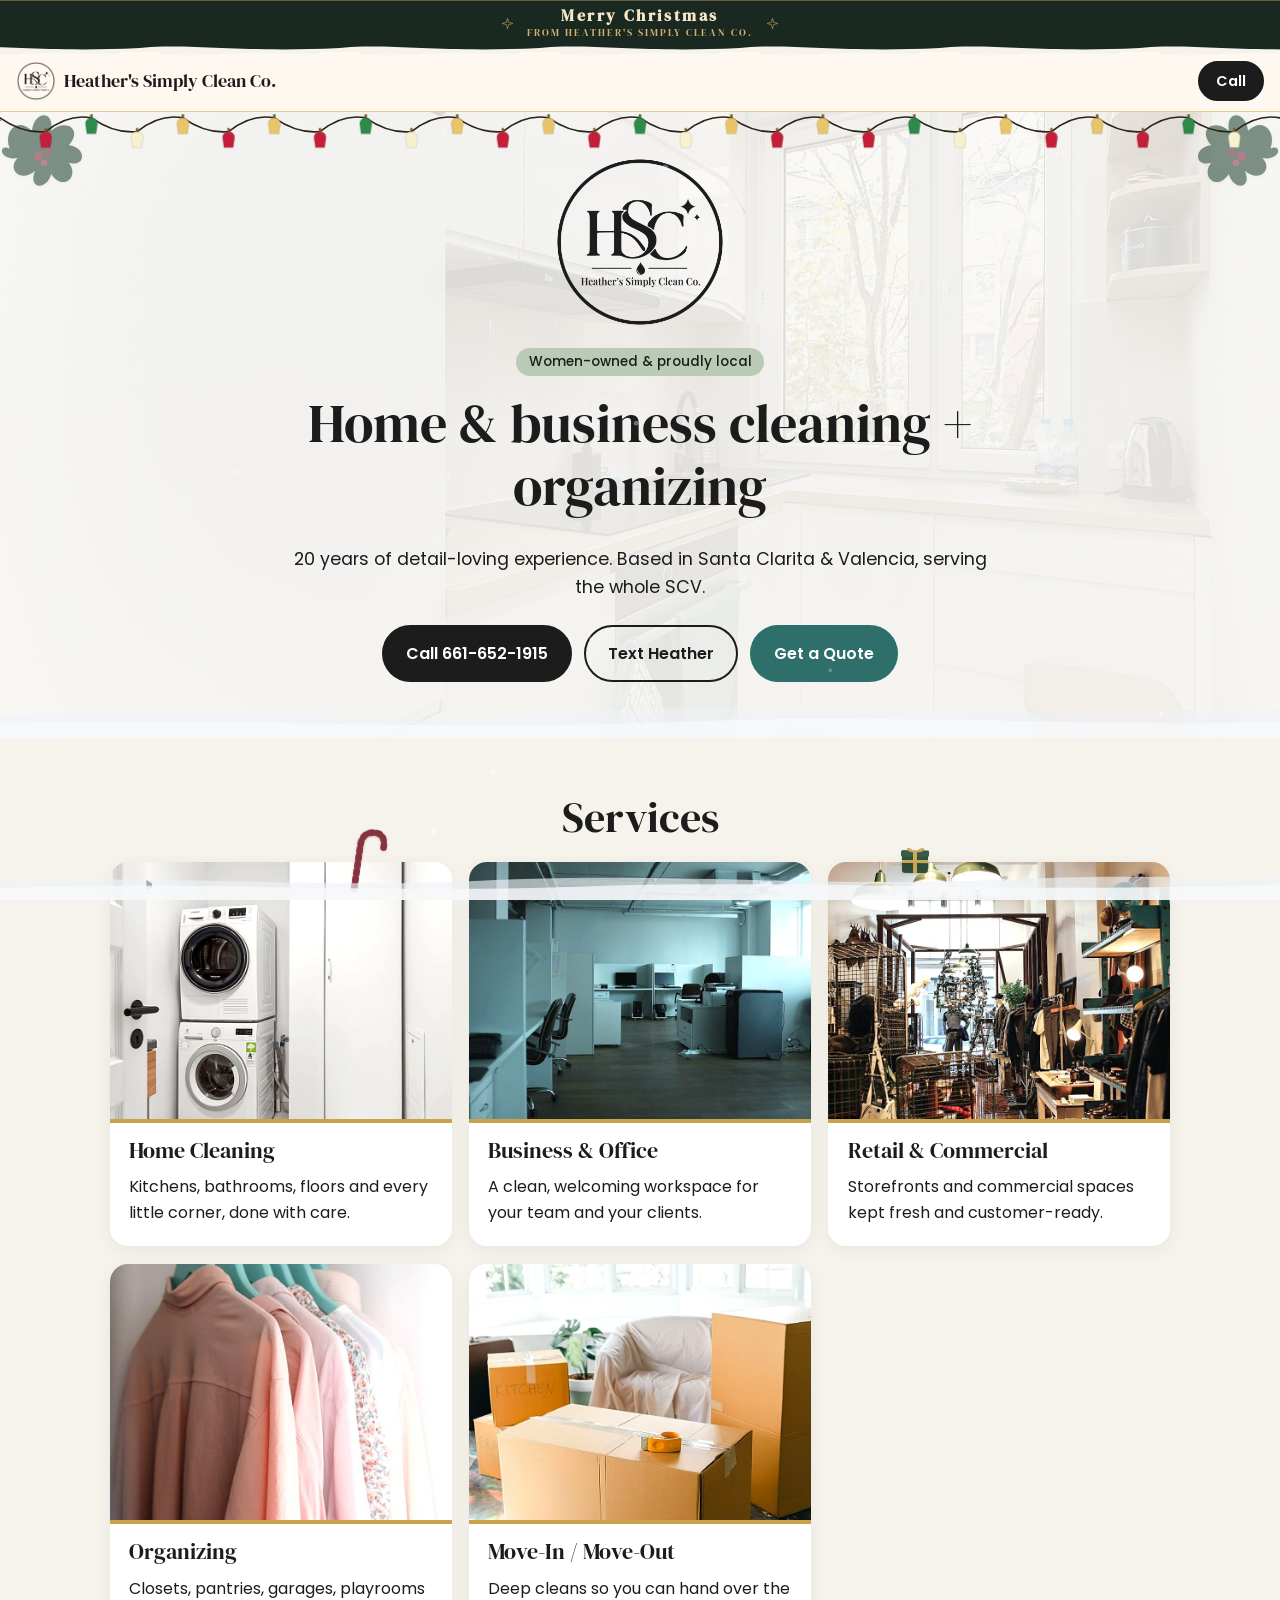
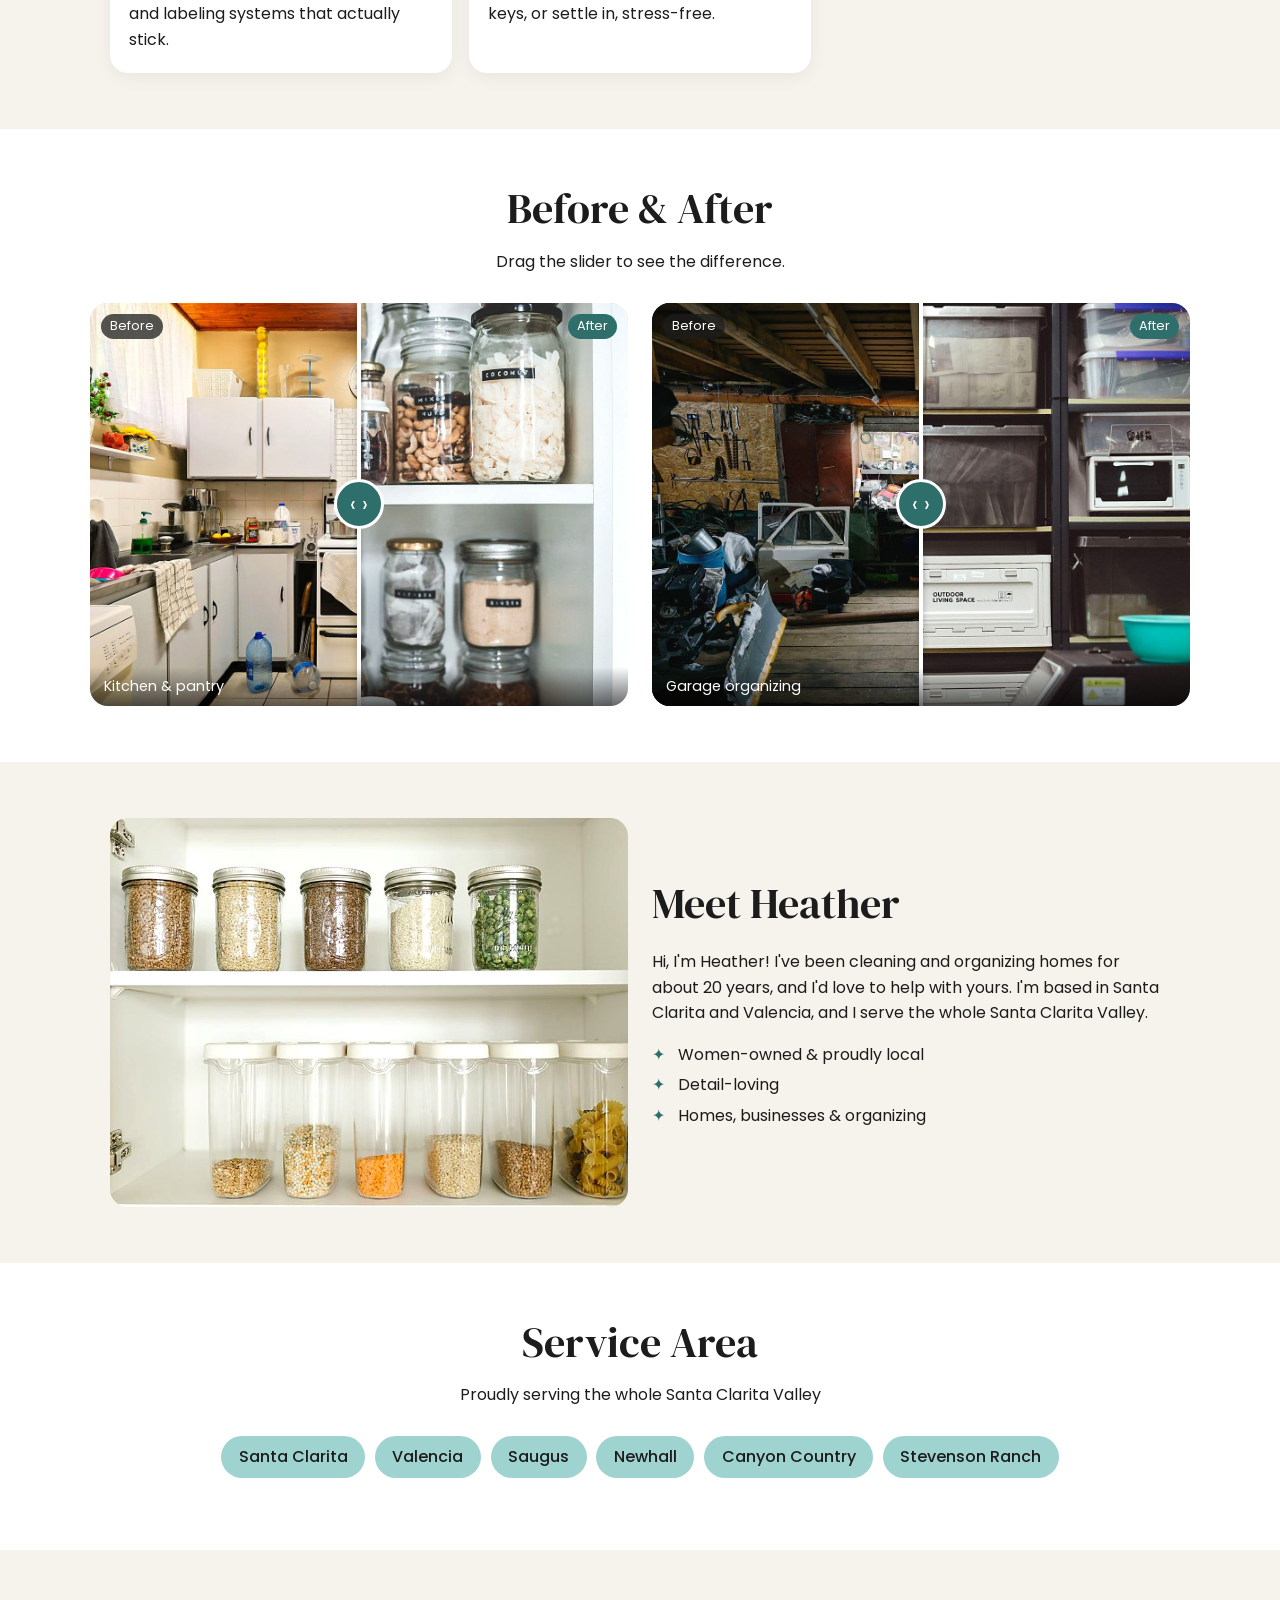
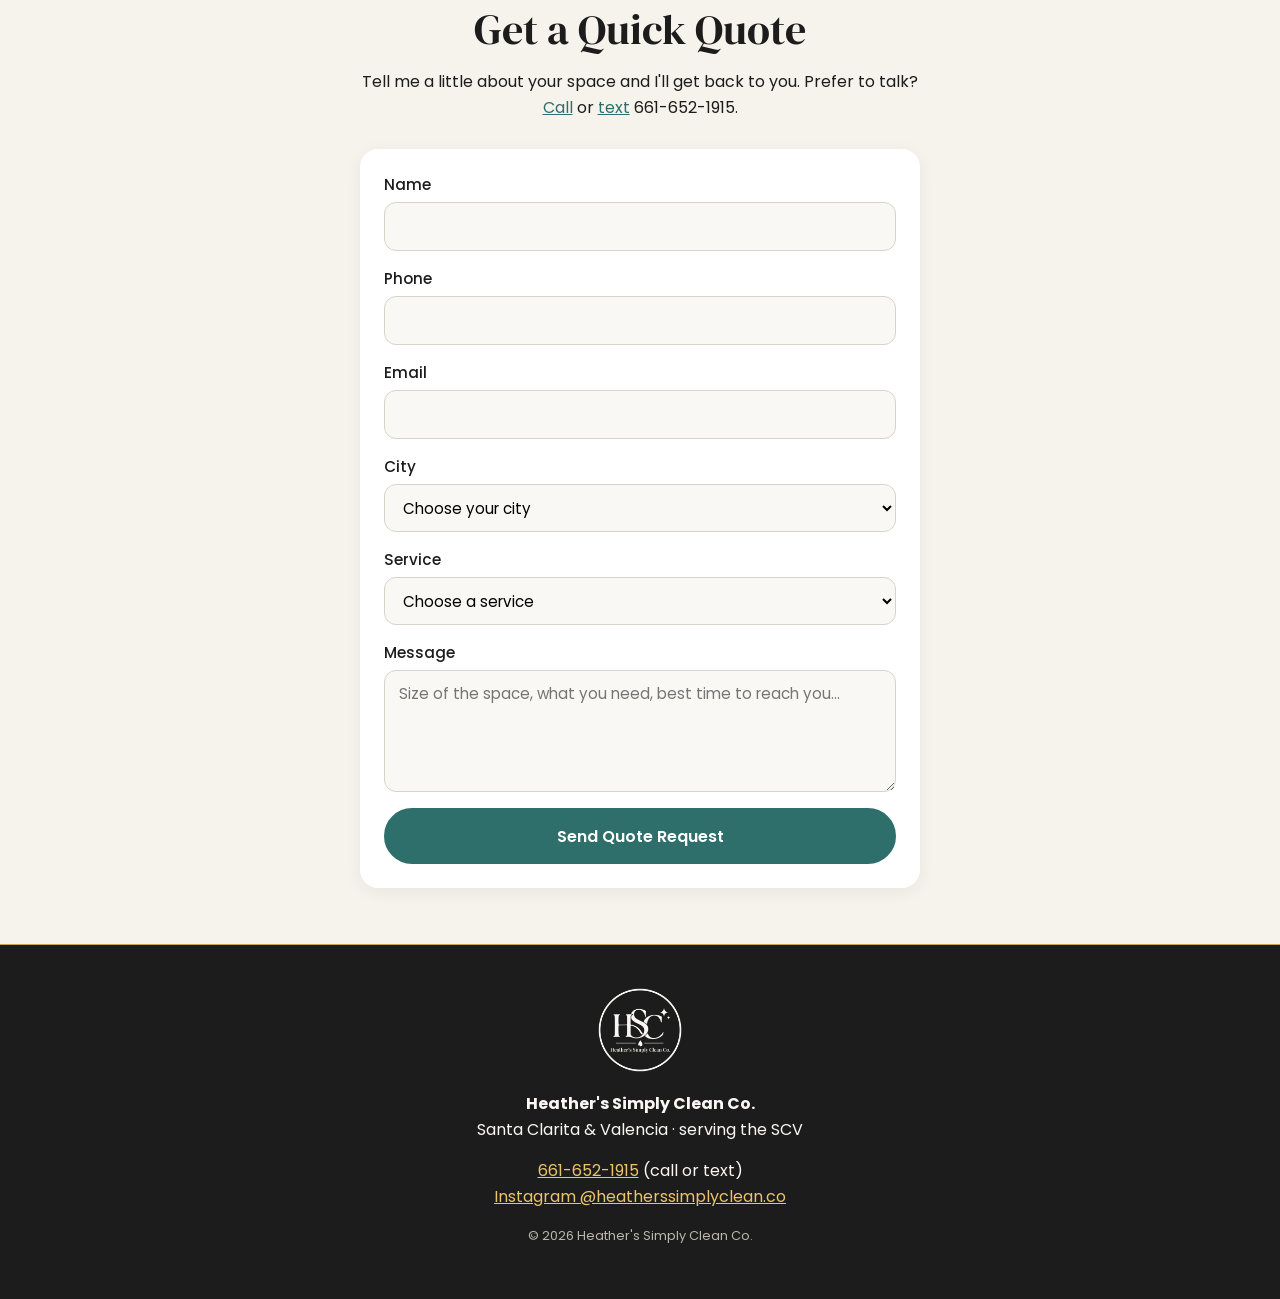
==== commit 54b8961f: "Christmas theme: more classy (refined serif and gold banner, delicate slow snow, sparse canes and gi" ====
--- a/index.html
+++ b/index.html
@@ -21,7 +21,7 @@
 <link rel="stylesheet" href="css/style.css">
 <link rel="stylesheet" href="css/halloween.css"><!-- halloween: remove after Oct 31 -->
 <link rel="stylesheet" href="css/fall.css"><!-- fall: Nov 2026 only (auto) -->
-<link rel="stylesheet" href="css/christmas.css"><!-- christmas: Dec 1 2026–Jan 1 2027 Pacific (auto) -->
+<link rel="stylesheet" href="css/christmas.css?v=xm2"><!-- christmas: Dec 1 2026–Jan 1 2027 Pacific (auto) -->
 </head>
 <body>
 <header class="nav">
@@ -135,6 +135,6 @@
 <script src="js/form.js"></script>
 <script src="js/halloween.js"></script><!-- halloween: remove after Oct 31 -->
 <script src="js/fall.js"></script><!-- fall: Nov 2026 only (auto) -->
-<script src="js/christmas.js"></script><!-- christmas: Dec 1 2026–Jan 1 2027 Pacific (auto) -->
+<script src="js/christmas.js?v=xm2"></script><!-- christmas: Dec 1 2026–Jan 1 2027 Pacific (auto) -->
 </body>
 </html>
--- a/css/christmas.css
+++ b/css/christmas.css
@@ -1,63 +1,59 @@
-/* Christmas add-on for Heather's Simply Clean Co.
+/* Christmas add-on.
    Everything is scoped to html.xmas, which js/christmas.js adds ONLY when the
    America/Los_Angeles date is Dec 1, 2026 through Jan 1, 2027 inclusive.
    Outside those dates nothing here applies. */
-.xm-banner,.xm-lights,.xm-deco,.xm-foot-snow,.xm-fx,.xm-static-flakes,.xm-nav-cap{display:none}
+.xm-banner,.xm-lights,.xm-deco,.xm-foot-snow,.xm-fx,.xm-nav-cap{display:none}
 
-html.xmas{--xm-pine:#1a4a2c;--xm-cran:#9B1B2E;--xm-gold:#C9A227;--xm-goldlt:#E8C56B;--xm-snow:#F8FBFF}
-html.xmas body{background:#FAF8F4}
+html.xmas{--xm-pine:#1A3D2C;--xm-wine:#7A1E2B;--xm-gold:#C9A24A;--xm-goldlt:#D4AF6A;--xm-cream:#F6F3EC}
+html.xmas body{background:var(--xm-cream)}
 
-html.xmas .xm-banner{display:flex;align-items:center;justify-content:center;gap:.55rem;background:linear-gradient(90deg,#1a4a2c 0%,#8b1e32 42%,#8b1e32 58%,#1a4a2c 100%);box-shadow:inset 0 2px 0 rgba(232,197,107,.4);color:#F8EBC8;font-family:"DM Serif Display",Georgia,serif;font-size:1.05rem;letter-spacing:.04em;padding:.55rem 1rem 1.05rem;text-align:center;position:relative;z-index:11}
-html.xmas .xm-banner svg{flex:none;display:block}
+html.xmas .xm-banner{display:flex;align-items:center;justify-content:center;gap:.85rem;background:#1A2822;color:#F3E4C3;font-family:"DM Serif Display",Georgia,serif;font-weight:500;padding:.4rem 1.1rem .72rem;text-align:center;position:relative;z-index:11;box-shadow:inset 0 1px 0 rgba(212,175,106,.4)}
+html.xmas .xm-banner-text{display:flex;flex-direction:column;align-items:center;gap:.08rem}
+html.xmas .xm-title{font-family:"DM Serif Display",Georgia,serif;font-weight:600;font-size:1.02rem;letter-spacing:.16em;color:#F6E7C8;line-height:1.2}
+html.xmas .xm-from{display:block;font-family:"DM Serif Display",Georgia,serif;font-size:.62rem;letter-spacing:.2em;text-transform:uppercase;color:#D4AF6A;font-weight:400;line-height:1.3}
+html.xmas .xm-orn{display:flex;align-items:center;flex:none;opacity:.9}
+html.xmas .xm-orn-svg{display:block}
 
-html.xmas .nav{background:rgba(250,248,244,.96);border-bottom:2px solid transparent;border-image:linear-gradient(90deg,#2F6F6B,#C9A227 40%,#9B1B2E 70%,#2F6F6B) 1;overflow:visible}
-
+html.xmas .nav{background:rgba(255,248,240,.96);border-bottom:1px solid rgba(201,162,39,.5);overflow:visible}
 html.xmas .xm-lights{display:block;position:absolute;left:0;right:0;top:100%;height:30px;pointer-events:none;z-index:12;overflow:visible}
 html.xmas .xm-lights-svg{display:block;width:100%;height:30px;overflow:visible}
-html.xmas .xm-b{transform-box:fill-box;transform-origin:center 0;animation:xmtwinkle 2.8s ease-in-out infinite}
+html.xmas .xm-b{transform-box:fill-box;transform-origin:center 0;animation:xmtwinkle 3.4s ease-in-out infinite}
 
-html.xmas .hero{position:relative;overflow:hidden;background:linear-gradient(rgba(248,251,255,.84),rgba(250,248,244,.93)),url(../assets/hero.jpg) center/cover}
+html.xmas .hero{position:relative;overflow:hidden}
+html.xmas .hero{background:linear-gradient(rgba(250,248,244,.86),rgba(250,248,244,.93)),url(../assets/hero.jpg) center/cover}
 html.xmas .hero-inner{position:relative;z-index:1}
 html.xmas .xm-deco{display:block;position:absolute;inset:0;pointer-events:none;z-index:0;overflow:hidden}
-html.xmas .xm-holly{position:absolute;top:-4px;width:130px;height:auto;opacity:.95;filter:drop-shadow(0 2px 3px rgba(0,0,0,.12))}
-html.xmas .xm-holly.l{left:-10px}
-html.xmas .xm-holly.r{right:-10px;transform:scaleX(-1)}
-html.xmas .xm-hero-snow{position:absolute;left:0;right:0;bottom:-1px;width:100%;height:72px;display:block;pointer-events:none}
+html.xmas .xm-holly{position:absolute;top:-2px;width:96px;height:auto;opacity:.55;filter:drop-shadow(0 1px 2px rgba(0,0,0,.08))}
+html.xmas .xm-holly.l{left:-8px}
+html.xmas .xm-holly.r{right:-8px;transform:scaleX(-1)}
+html.xmas .xm-hero-snow{position:absolute;left:0;right:0;bottom:-1px;width:100%;height:48px;display:block;pointer-events:none}
 
-html.xmas h2{color:#1a3d3a}
-html.xmas .card div{border-top-color:#C9A227}
-html.xmas .ticks li::before{color:#9B1B2E}
-html.xmas .footer{background:#141a19;border-top:3px solid #C9A227;position:relative}
+html.xmas .footer{position:relative;border-top:1px solid #C9A24A}
 html.xmas .footer a{color:#E8C56B}
-
+html.xmas .card div{border-top-color:#C9A24A}
 html.xmas .xm-fx{display:block;position:fixed;inset:0;pointer-events:none;z-index:6;overflow:hidden}
 html.xmas .xm-canvas{position:absolute;inset:0;width:100%;height:100%;display:block;pointer-events:none}
-html.xmas .xm-drift{position:absolute;left:0;right:0;bottom:0;height:48px;pointer-events:none;z-index:1}
+html.xmas .xm-drift{position:absolute;left:0;right:0;bottom:0;height:36px;pointer-events:none;z-index:1}
 html.xmas .xm-drift-svg{display:block;width:100%;height:100%}
 
-html.xmas .xm-static-flakes{display:none}
-html.xmas-static .xm-static-flakes{display:block;position:fixed;inset:0;pointer-events:none;z-index:6}
-html.xmas-static .xm-static-flakes span{position:absolute;opacity:.7}
+html.xmas .xm-cap{position:absolute;left:0;right:0;bottom:0;height:10px;pointer-events:none;background-image:url("data:image/svg+xml,%3Csvg xmlns='http://www.w3.org/2000/svg' width='200' height='10' viewBox='0 0 200 10'%3E%3Cpath fill='%23F6F3EC' d='M0 10V6C50 1 100 11 200 6V10Z'/%3E%3C/svg%3E");background-repeat:repeat-x;background-position:bottom;background-size:200px 10px;display:block}
+html.xmas .xm-banner .xm-cap{z-index:1}
+html.xmas .xm-nav-cap{display:block;position:absolute;left:0;right:0;top:-1px;height:8px;pointer-events:none;z-index:1;overflow:visible}
+html.xmas .xm-nav-cap .xm-cap{top:0;bottom:auto;transform:scaleY(-1);height:8px;background-size:200px 8px}
+html.xmas .xm-foot-snow{display:block;position:absolute;left:0;right:0;top:-9px;height:10px;pointer-events:none;overflow:visible}
+html.xmas .xm-foot-snow .xm-cap{top:0;bottom:auto;transform:scaleY(-1)}
 
-@keyframes xmtwinkle{0%,100%{opacity:.62;filter:brightness(.85)}50%{opacity:1;filter:brightness(1.3)}}
-
-
-html.xmas .xm-cap{position:absolute;left:0;right:0;bottom:0;height:16px;pointer-events:none;background-image:url("data:image/svg+xml,%3Csvg xmlns='http://www.w3.org/2000/svg' width='32' height='16' viewBox='0 0 32 16'%3E%3Cpath fill='%23F8FBFF' d='M0 16V9C5-1 11-1 16 9s11 10 16 0V16z'/%3E%3C/svg%3E");background-repeat:repeat-x;background-position:bottom;background-size:32px 16px;display:block}
-html.xmas .xm-banner .xm-cap{z-index:1}
-html.xmas .xm-nav-cap{display:block;position:absolute;left:0;right:0;top:-1px;height:14px;pointer-events:none;z-index:1;overflow:visible}
-html.xmas .xm-nav-cap .xm-cap{top:0;bottom:auto;transform:scaleY(-1);height:14px;background-size:32px 14px}
-html.xmas .xm-foot-snow{display:block;position:absolute;left:0;right:0;top:-15px;height:16px;pointer-events:none;overflow:visible}
-html.xmas .xm-foot-snow .xm-cap{top:0;bottom:auto;transform:scaleY(-1);filter:drop-shadow(0 -1px 0 rgba(201,162,39,.45))}
+@keyframes xmtwinkle{0%,100%{opacity:.78;filter:brightness(.95)}50%{opacity:1;filter:brightness(1.12)}}
 
 @media(max-width:600px){
-  html.xmas .xm-banner{font-size:.95rem;letter-spacing:.03em}
-  html.xmas .xm-holly{width:78px}
-  html.xmas .xm-drift{height:32px}
-  html.xmas .xm-hero-snow{height:48px}
+  html.xmas .xm-title{font-size:.95rem;letter-spacing:.12em}
+  html.xmas .xm-holly{width:62px}
+  html.xmas .xm-drift{height:24px}
+  html.xmas .xm-hero-snow{height:32px}
   html.xmas .xm-lights,html.xmas .xm-lights-svg{height:24px}
+  html.xmas .xm-banner{gap:.5rem;padding:.38rem .8rem .68rem}
 }
 @media(max-width:480px){html.xmas .xm-from{display:none}}
 @media(prefers-reduced-motion:reduce){
   html.xmas .xm-b{animation:none}
-  html.xmas .xm-canvas{display:none}
 }
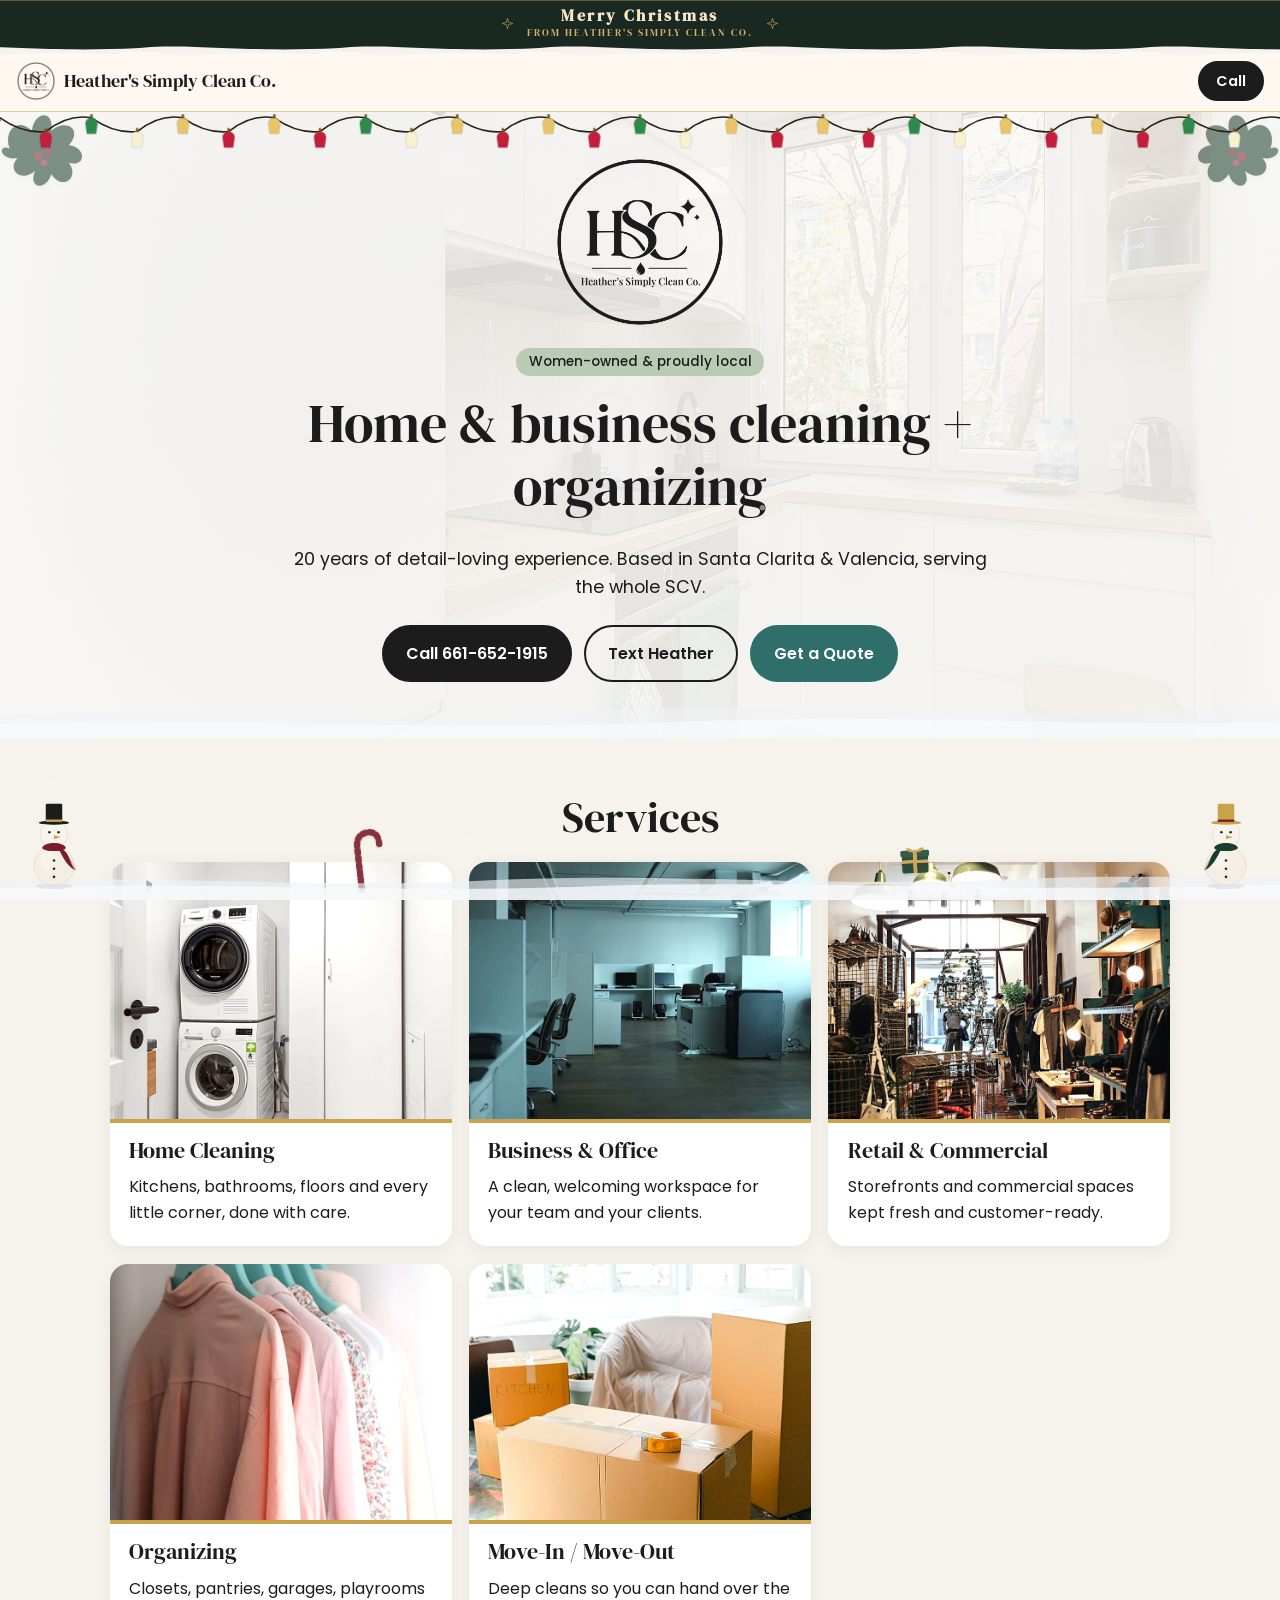
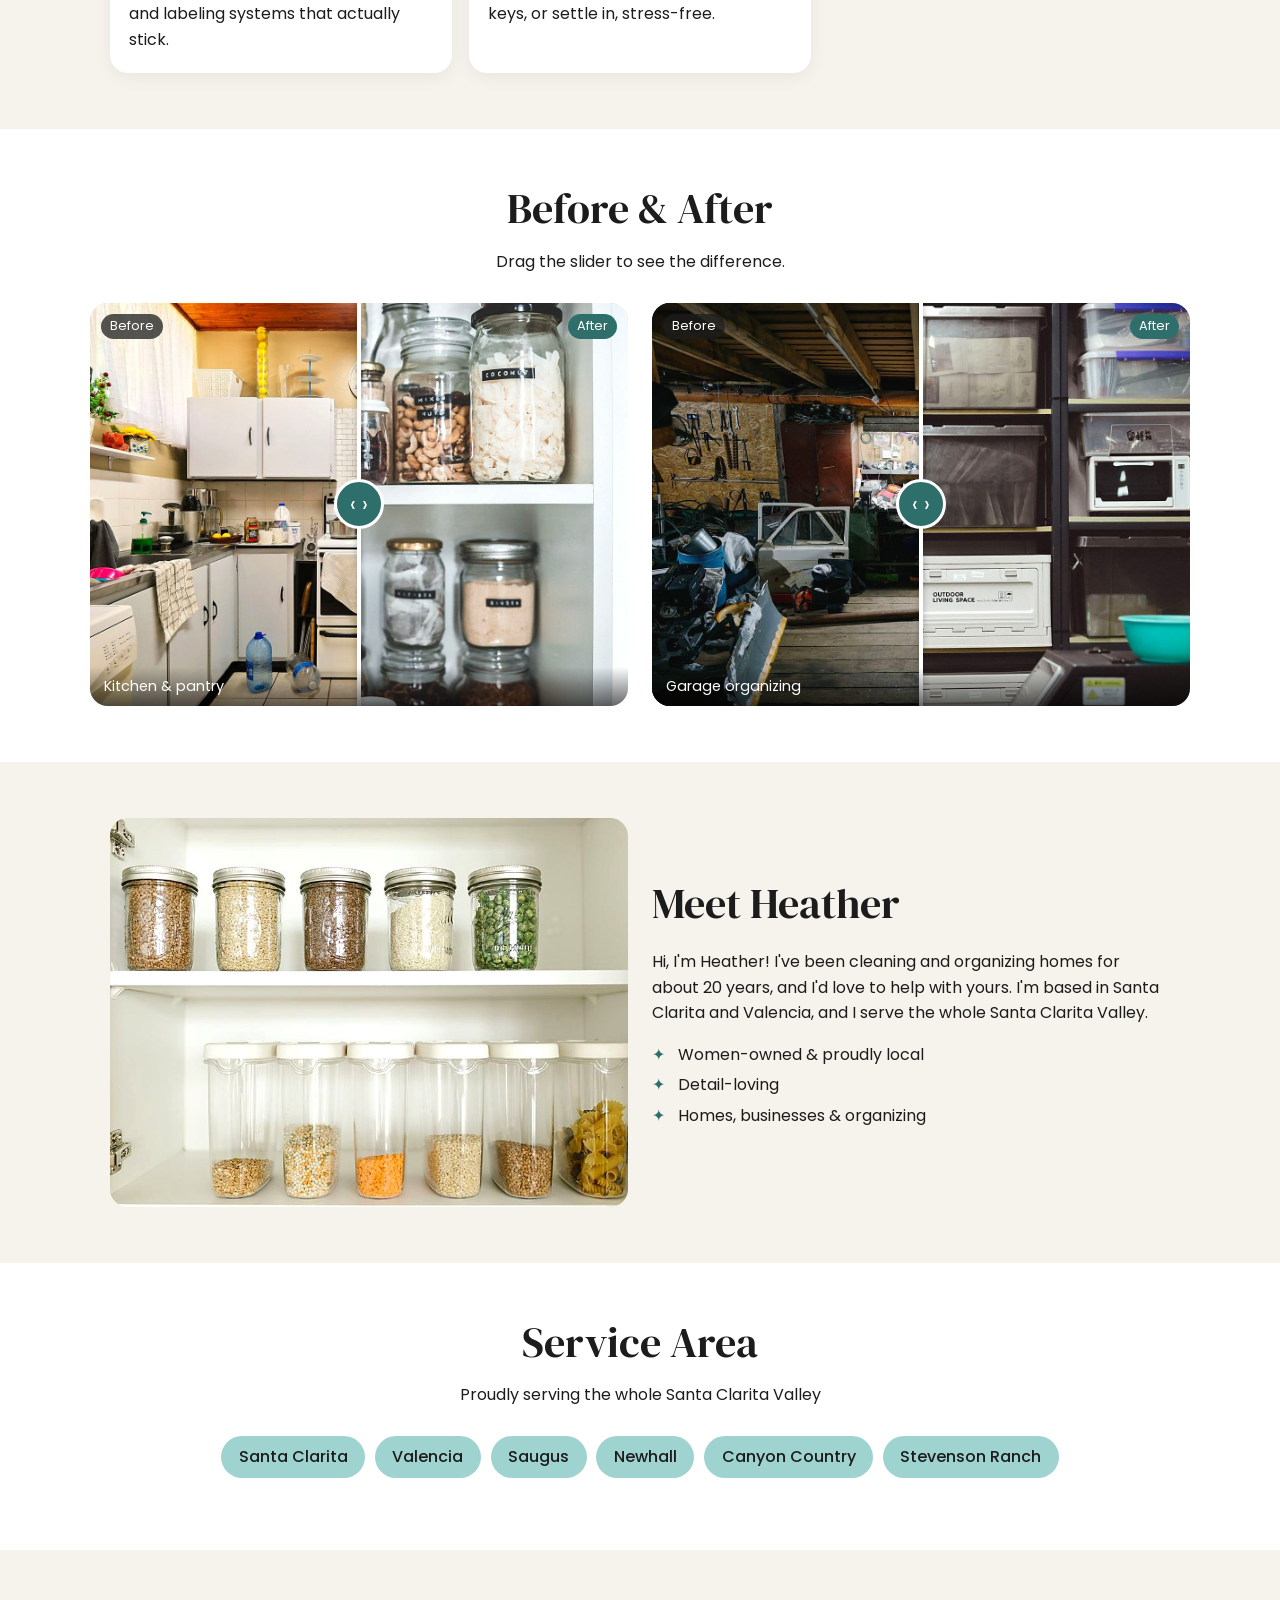
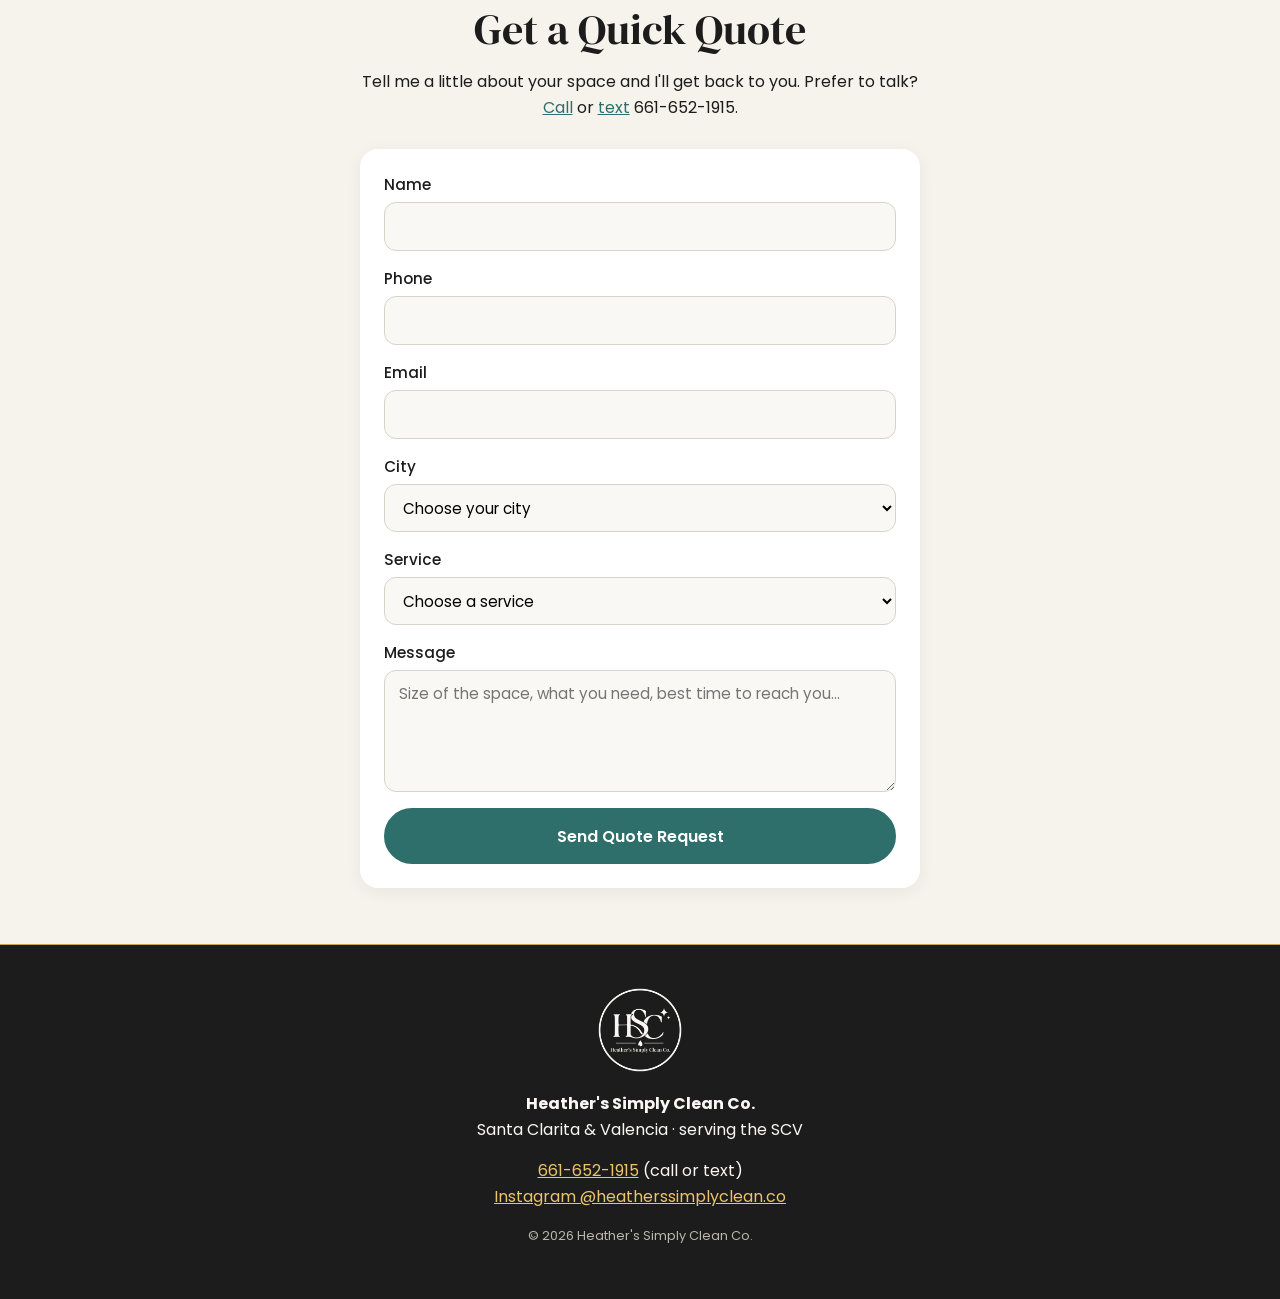
==== commit 2037e7a6: "Christmas theme: add a pair of refined SVG snowmen on the snow drift (one per side on desktop, one o" ====
--- a/index.html
+++ b/index.html
@@ -21,7 +21,7 @@
 <link rel="stylesheet" href="css/style.css">
 <link rel="stylesheet" href="css/halloween.css"><!-- halloween: remove after Oct 31 -->
 <link rel="stylesheet" href="css/fall.css"><!-- fall: Nov 2026 only (auto) -->
-<link rel="stylesheet" href="css/christmas.css?v=xm2"><!-- christmas: Dec 1 2026–Jan 1 2027 Pacific (auto) -->
+<link rel="stylesheet" href="css/christmas.css?v=xm3"><!-- christmas: Dec 1 2026–Jan 1 2027 Pacific (auto) -->
 </head>
 <body>
 <header class="nav">
@@ -135,6 +135,6 @@
 <script src="js/form.js"></script>
 <script src="js/halloween.js"></script><!-- halloween: remove after Oct 31 -->
 <script src="js/fall.js"></script><!-- fall: Nov 2026 only (auto) -->
-<script src="js/christmas.js?v=xm2"></script><!-- christmas: Dec 1 2026–Jan 1 2027 Pacific (auto) -->
+<script src="js/christmas.js?v=xm3"></script><!-- christmas: Dec 1 2026–Jan 1 2027 Pacific (auto) -->
 </body>
 </html>
--- a/css/christmas.css
+++ b/css/christmas.css
@@ -2,7 +2,7 @@
    Everything is scoped to html.xmas, which js/christmas.js adds ONLY when the
    America/Los_Angeles date is Dec 1, 2026 through Jan 1, 2027 inclusive.
    Outside those dates nothing here applies. */
-.xm-banner,.xm-lights,.xm-deco,.xm-foot-snow,.xm-fx,.xm-nav-cap{display:none}
+.xm-banner,.xm-lights,.xm-deco,.xm-foot-snow,.xm-fx,.xm-nav-cap,.xm-snowmen{display:none}
 
 html.xmas{--xm-pine:#1A3D2C;--xm-wine:#7A1E2B;--xm-gold:#C9A24A;--xm-goldlt:#D4AF6A;--xm-cream:#F6F3EC}
 html.xmas body{background:var(--xm-cream)}
@@ -35,6 +35,11 @@
 html.xmas .xm-canvas{position:absolute;inset:0;width:100%;height:100%;display:block;pointer-events:none}
 html.xmas .xm-drift{position:absolute;left:0;right:0;bottom:0;height:36px;pointer-events:none;z-index:1}
 html.xmas .xm-drift-svg{display:block;width:100%;height:100%}
+html.xmas .xm-snowmen{display:block;position:absolute;left:0;right:0;bottom:0;height:0;pointer-events:none;z-index:2}
+html.xmas .xm-snowman{position:absolute;bottom:8px;width:64px;height:auto;display:block;transform-origin:50% 94%;animation:xmsway 5.2s ease-in-out infinite alternate}
+html.xmas .xm-snowman.l{left:22px;animation-delay:-1.6s}
+html.xmas .xm-snowman.r{right:22px;animation-delay:-3.4s}
+@keyframes xmsway{from{transform:rotate(-2.4deg)}to{transform:rotate(2.4deg)}}
 
 html.xmas .xm-cap{position:absolute;left:0;right:0;bottom:0;height:10px;pointer-events:none;background-image:url("data:image/svg+xml,%3Csvg xmlns='http://www.w3.org/2000/svg' width='200' height='10' viewBox='0 0 200 10'%3E%3Cpath fill='%23F6F3EC' d='M0 10V6C50 1 100 11 200 6V10Z'/%3E%3C/svg%3E");background-repeat:repeat-x;background-position:bottom;background-size:200px 10px;display:block}
 html.xmas .xm-banner .xm-cap{z-index:1}
@@ -51,9 +56,13 @@
   html.xmas .xm-drift{height:24px}
   html.xmas .xm-hero-snow{height:32px}
   html.xmas .xm-lights,html.xmas .xm-lights-svg{height:24px}
+  html.xmas .xm-snowman{width:50px;bottom:5px}
+  html.xmas .xm-snowman.l{left:10px}
+  html.xmas .xm-snowman.r{display:none}
   html.xmas .xm-banner{gap:.5rem;padding:.38rem .8rem .68rem}
 }
 @media(max-width:480px){html.xmas .xm-from{display:none}}
 @media(prefers-reduced-motion:reduce){
   html.xmas .xm-b{animation:none}
+  html.xmas .xm-snowman{animation:none}
 }
